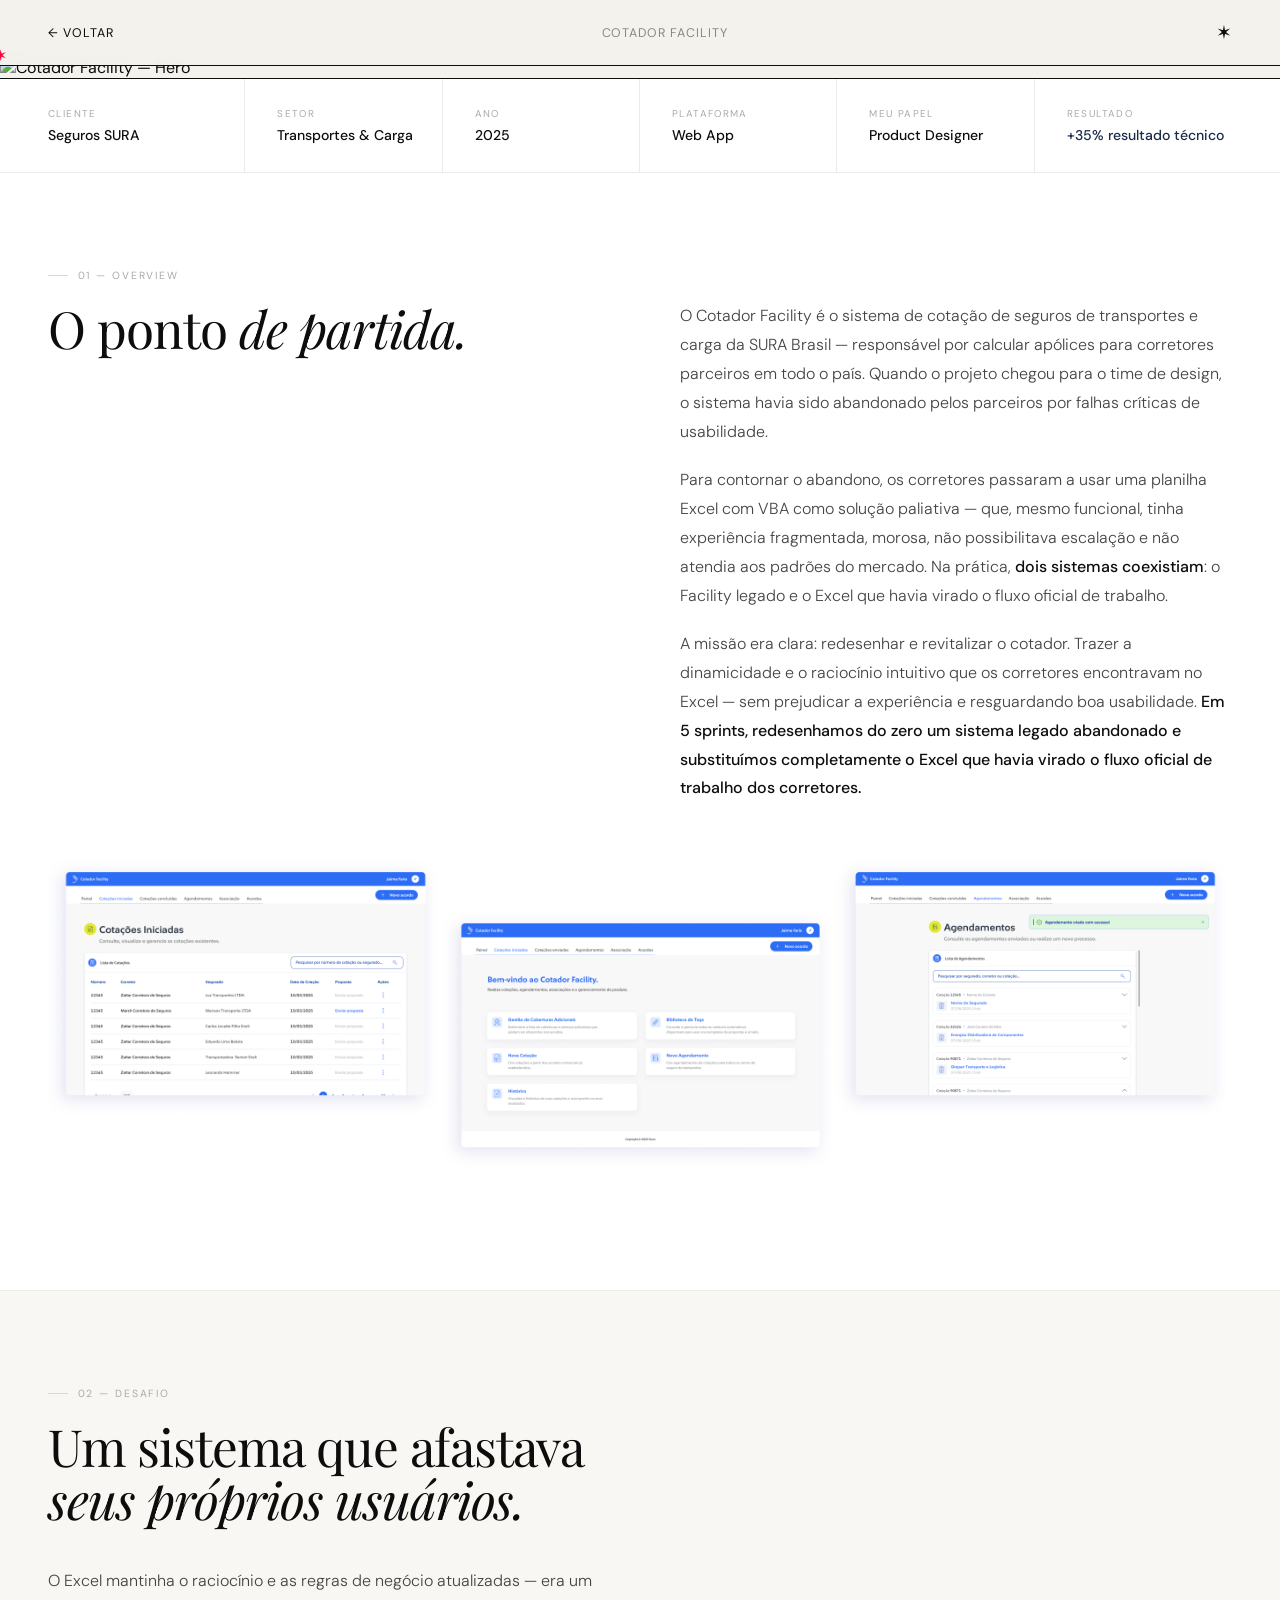
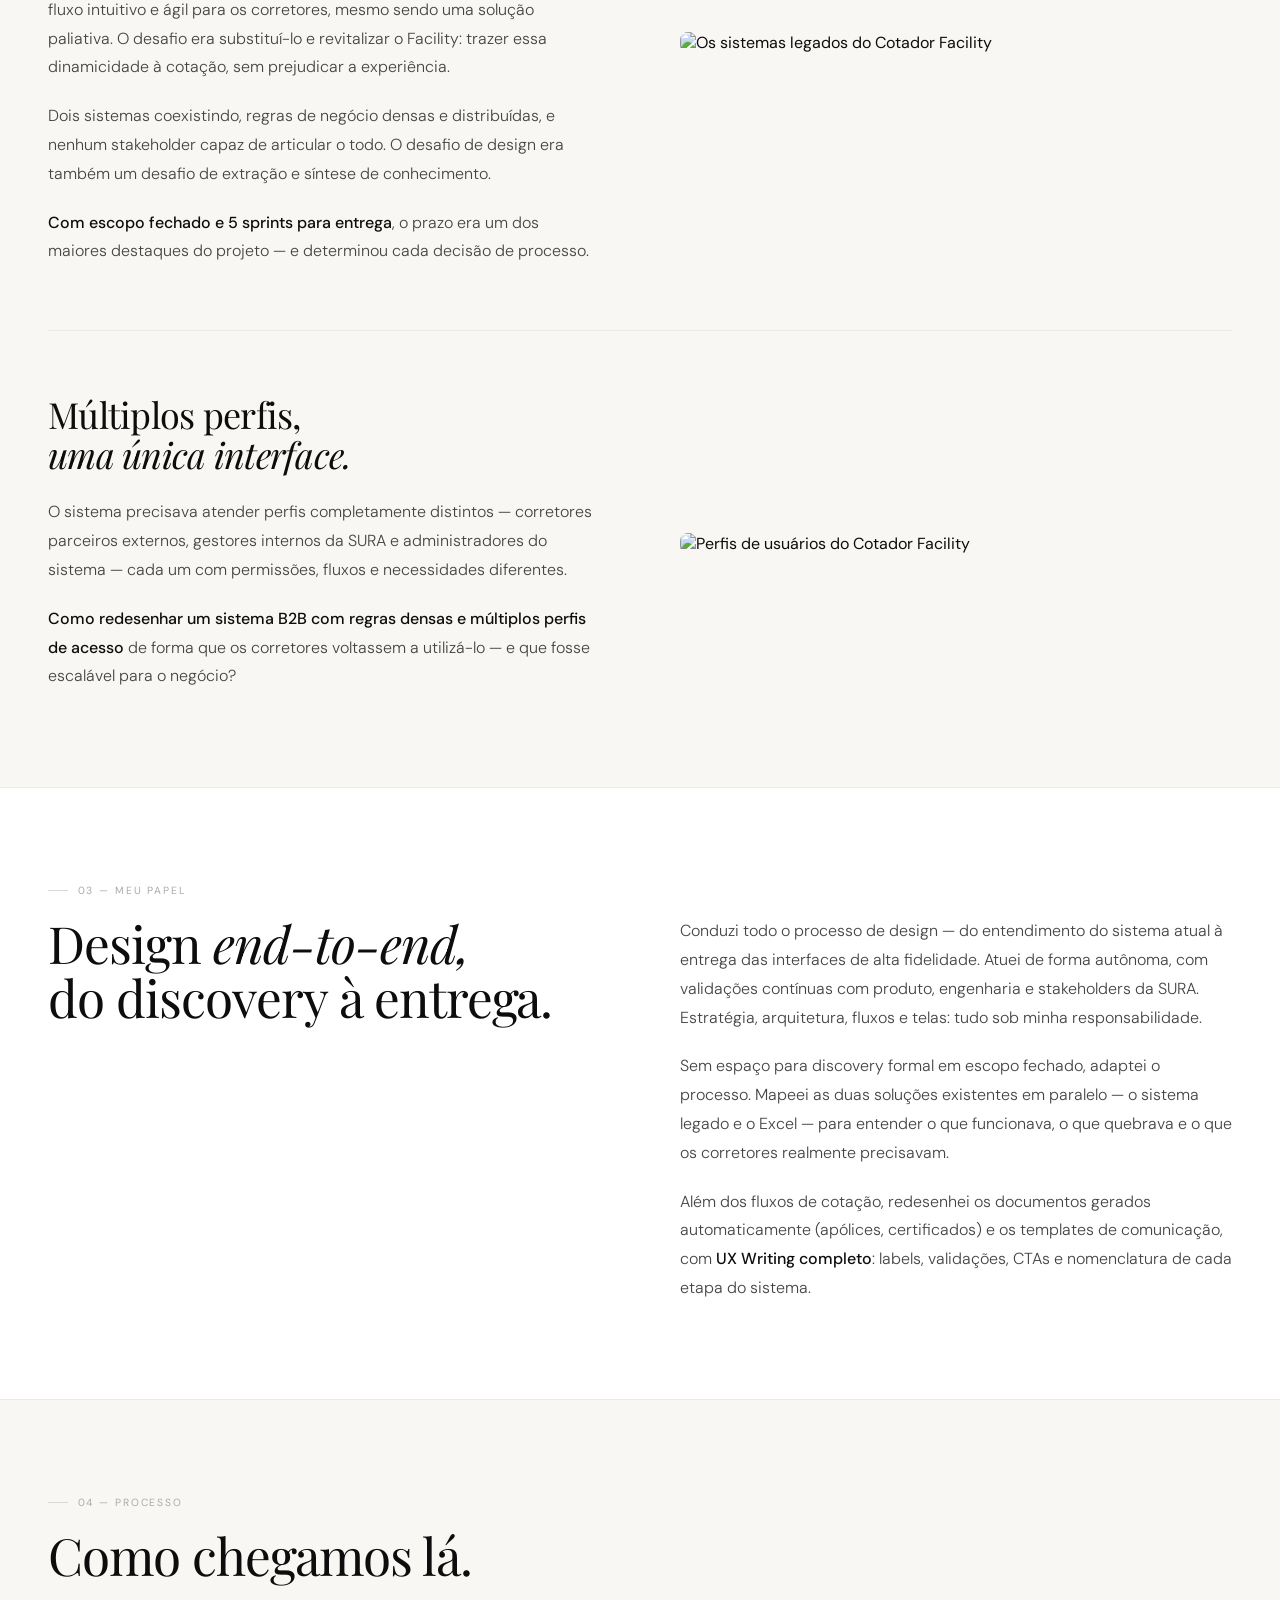
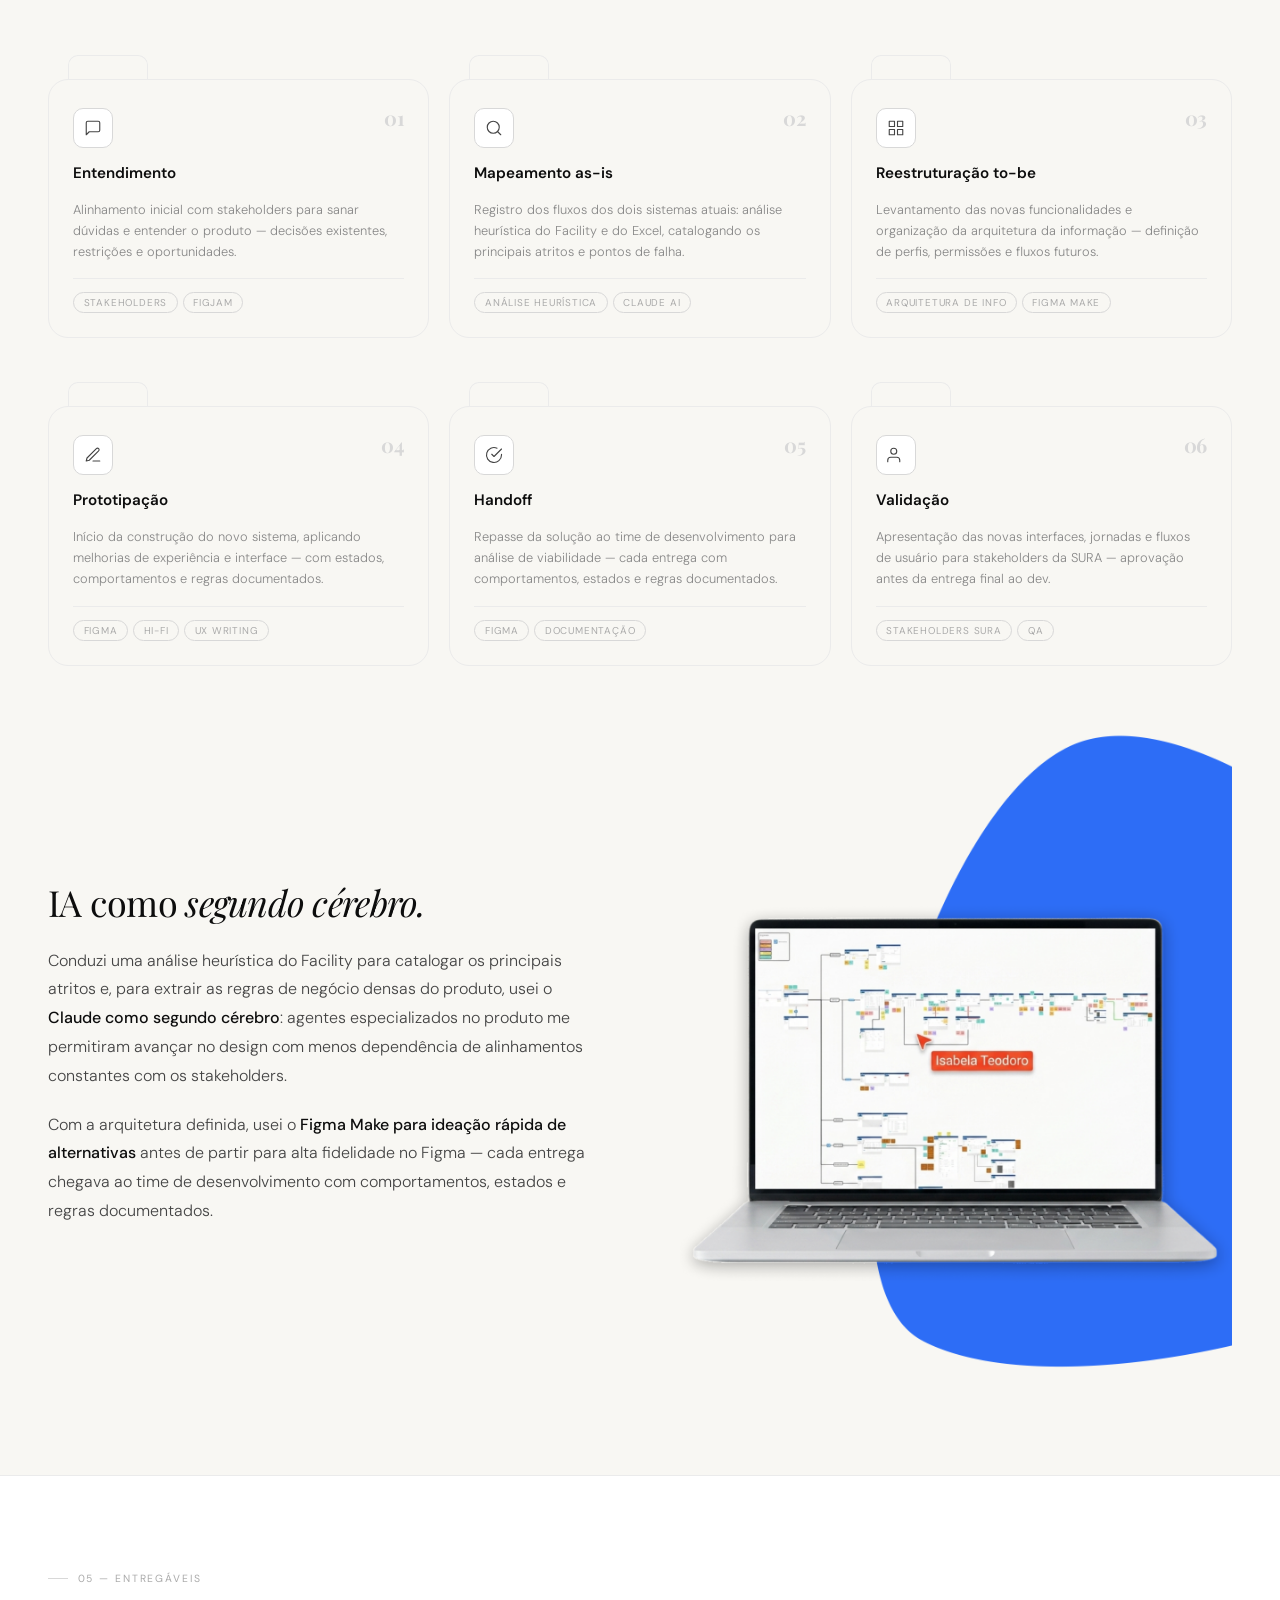
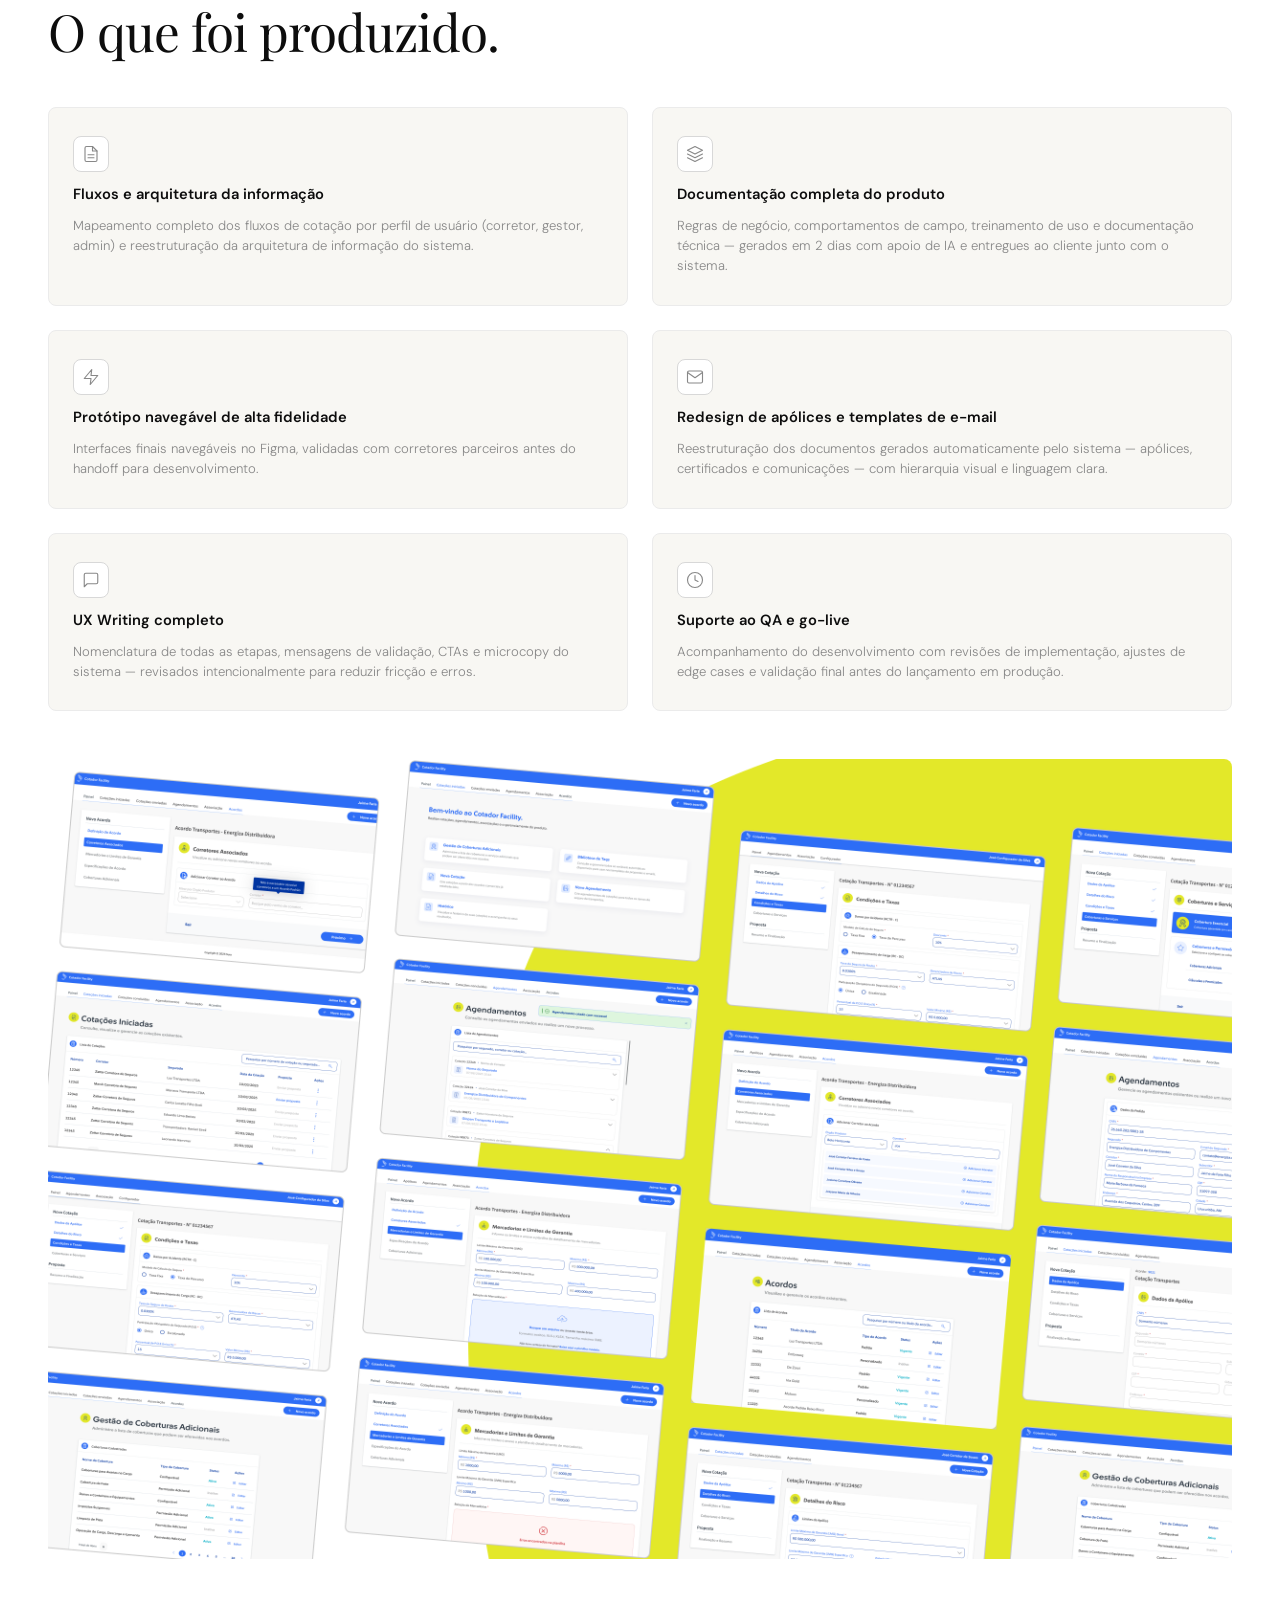
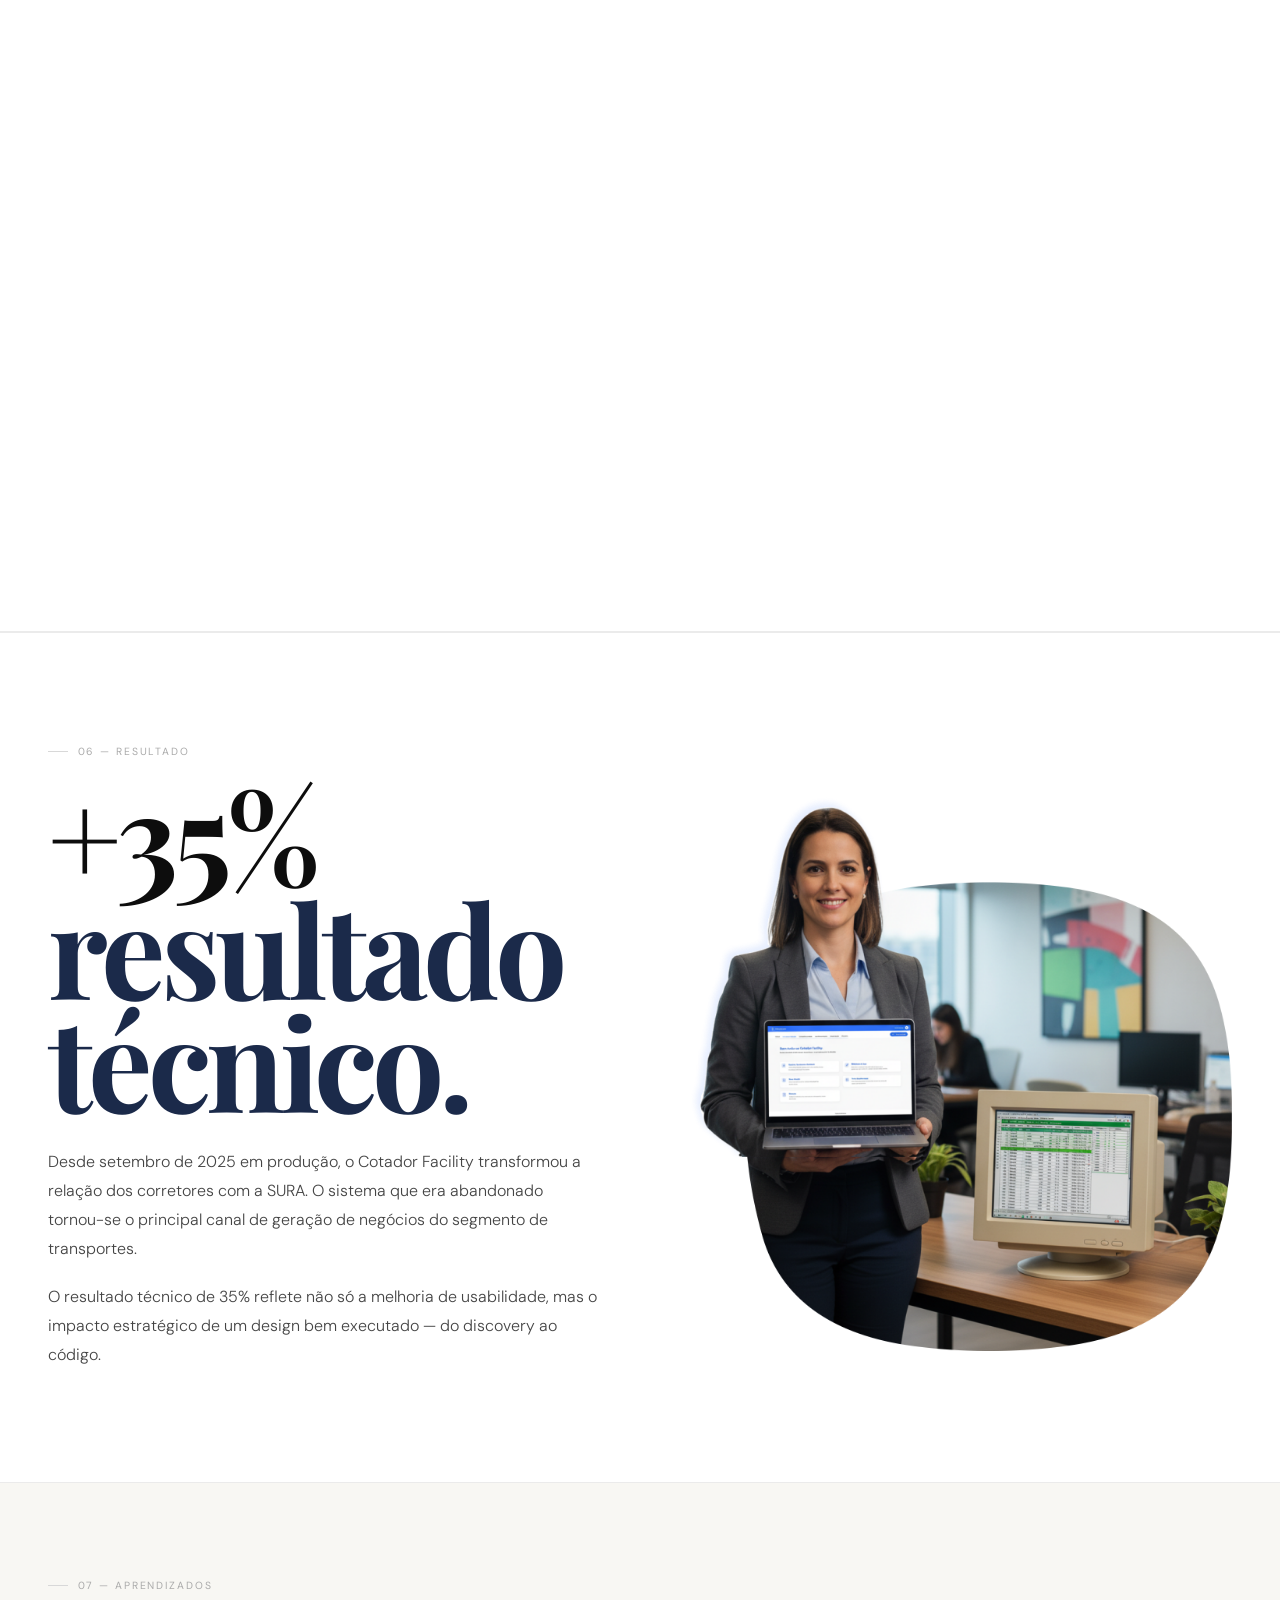
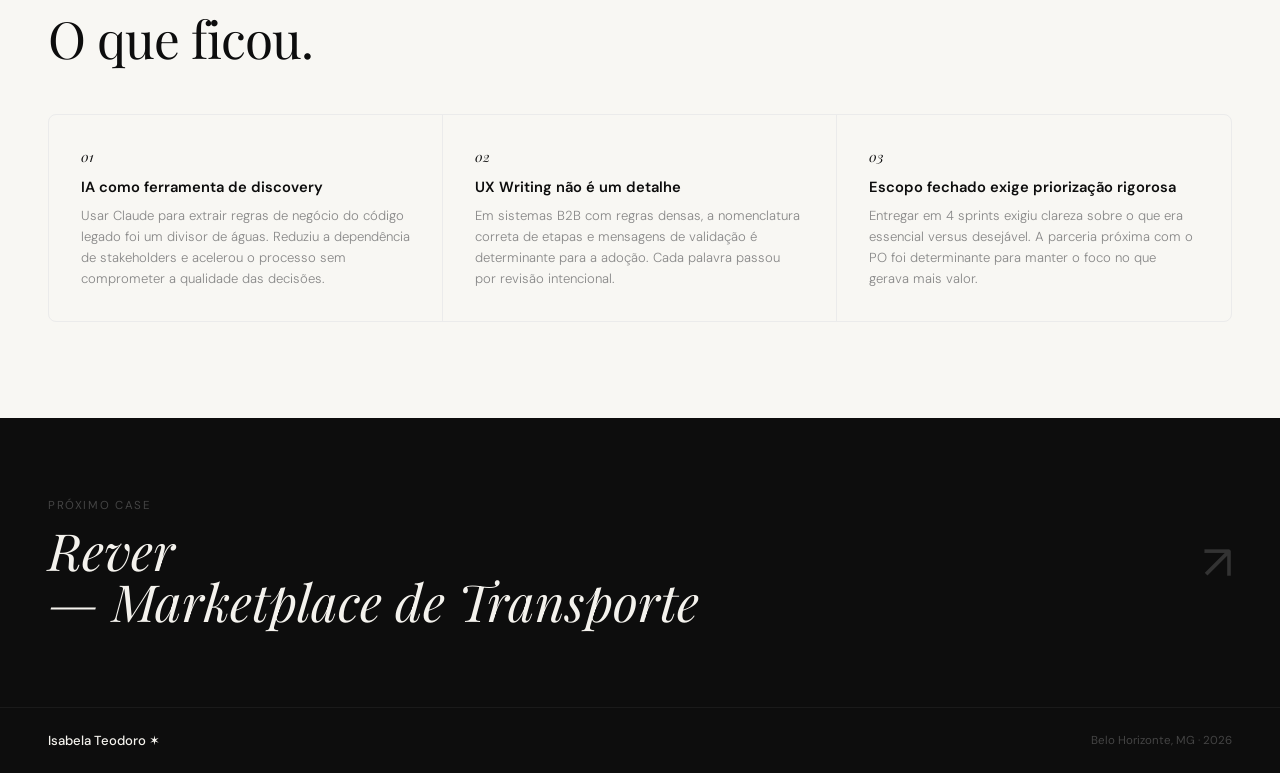
==== cases/cotador-facility.html @ b699eac0 "primeiro commit" ====
<!DOCTYPE html>
<html lang="pt-BR">
<head>
<meta charset="UTF-8">
<meta name="viewport" content="width=device-width,initial-scale=1.0">
<meta name="description" content="Cotador Facility — Seguros SURA. Redesign completo de sistema de cotação de seguro de transportes e carga. Case de portfólio de Isabela Teodoro.">
<title>Cotador Facility — Isabela Teodoro</title>
<link rel="icon" type="image/png" href="../assets/img/favicon.png">
<link href="https://fonts.googleapis.com/css2?family=Playfair+Display:ital,wght@0,400;0,700;0,900;1,400;1,700&family=DM+Sans:wght@300;400;500;600&display=swap" rel="stylesheet">
<style>
*,::after,::before{margin:0;padding:0;box-sizing:border-box}
:root{
  --black:#0D0D0D;
  --white:#F4F2ED;
  --pure-white:#FFFFFF;
  --gray-50:#F8F7F3;
  --gray-100:#EBEBEB;
  --gray-200:#D8D8D8;
  --gray-400:#AAAAAA;
  --gray-500:#888;
  --gray-700:#444;
  --red:#FA003F;
  --grad-from:#1B2A4A;
  --grad-to:#2C5FAA;
  --font-serif:'Playfair Display',Georgia,serif;
  --font-sans:'DM Sans',Arial,sans-serif;
}
html{scroll-behavior:smooth}
body{background:var(--white);color:var(--black);font-family:var(--font-sans);-webkit-font-smoothing:antialiased;overflow-x:hidden;cursor:none}

/* CURSOR */
.cursor{position:fixed;width:18px;height:18px;pointer-events:none;z-index:9999;transform:translate(-50%,-50%)}
.cursor::before{content:'✶';font-size:16px;color:var(--red);display:block;text-align:center;line-height:1}

/* NAV */
nav{position:fixed;top:0;left:0;right:0;z-index:100;display:flex;align-items:center;justify-content:space-between;padding:1.25rem 3rem;background:rgba(244,242,237,.95);backdrop-filter:blur(8px);border-bottom:1px solid var(--black)}
.nav-back{display:flex;align-items:center;gap:.6rem;font-family:var(--font-sans);font-size:.78rem;font-weight:400;letter-spacing:.08em;text-transform:uppercase;color:var(--black);text-decoration:none;cursor:none;transition:opacity .2s}
.nav-back:hover{opacity:.5}
.nav-case-title{font-family:var(--font-sans);font-size:.78rem;font-weight:400;letter-spacing:.08em;text-transform:uppercase;color:var(--gray-500)}
.nav-star{font-size:1.2rem;animation:starSpin 8s linear infinite;display:inline-block;color:var(--black)}
@keyframes starSpin{from{transform:rotate(0)}to{transform:rotate(360deg)}}

/* HERO */
.case-hero{min-height:auto;display:flex;flex-direction:column;justify-content:space-between;padding:6rem 3rem 3rem;background:linear-gradient(135deg,var(--grad-from) 0,var(--grad-to) 100%);position:relative;overflow:hidden}
.case-hero::before{content:'';position:absolute;inset:0;background:radial-gradient(ellipse at 30% 70%,rgba(255,255,255,.06) 0,transparent 55%),radial-gradient(ellipse at 80% 20%,rgba(0,0,0,.15) 0,transparent 50%);pointer-events:none}
.hero-topbar{display:flex;align-items:flex-start;justify-content:space-between;position:relative;z-index:2}
.hero-nicho{font-family:var(--font-sans);font-size:.88rem;font-weight:400;letter-spacing:.06em;color:rgba(255,255,255,.75)}
.hero-tipo{font-family:var(--font-sans);font-size:.88rem;font-weight:400;letter-spacing:.06em;color:rgba(255,255,255,.75)}
.hero-title-block{position:relative;z-index:2;flex:1;display:flex;align-items:center;padding:3rem 0}
.case-hero h1{font-family:var(--font-serif);font-size:clamp(4.5rem,10vw,9rem);font-weight:700;line-height:.9;letter-spacing:-.03em;color:var(--pure-white)}
.case-hero h1 em{font-style:italic;font-weight:400}
.hero-bottombar{display:flex;align-items:flex-end;justify-content:space-between;position:relative;z-index:2;gap:3rem}
.hero-sub{font-family:var(--font-sans);font-size:1rem;font-weight:300;color:rgba(255,255,255,.65);max-width:500px;line-height:1.65}
.hero-tags{display:flex;flex-wrap:wrap;gap:.5rem;justify-content:flex-end;flex-shrink:0;max-width:360px}
.hero-tag{font-family:var(--font-sans);font-size:.72rem;font-weight:400;letter-spacing:.08em;text-transform:uppercase;color:rgba(255,255,255,.8);border:1px solid rgba(255,255,255,.35);padding:.35rem 1rem;border-radius:999px;backdrop-filter:blur(4px)}

/* META BAR */
.meta-bar{background:var(--pure-white);border-bottom:1px solid var(--gray-100);padding:0 3rem;display:grid;grid-template-columns:repeat(6,1fr)}
.meta-item{padding:1.75rem 0;border-right:1px solid var(--gray-100)}
.meta-item:last-child{border-right:none}
.meta-item:not(:first-child){padding-left:2rem}
.meta-label{font-family:var(--font-sans);font-size:.62rem;letter-spacing:.14em;text-transform:uppercase;color:var(--gray-400);margin-bottom:.4rem}
.meta-value{font-family:var(--font-sans);font-size:.88rem;font-weight:500;color:var(--black)}
.meta-value.accent{color:var(--grad-from)}

/* SECTIONS */
.case-section{padding:6rem 3rem;background:var(--pure-white)}
.case-section.off{background:var(--gray-50)}
.section-label{font-family:var(--font-sans);font-size:.65rem;letter-spacing:.18em;text-transform:uppercase;color:var(--gray-400);margin-bottom:1.25rem;display:flex;align-items:center;gap:.6rem}
.section-label::before{content:'';display:block;width:20px;height:1px;background:var(--gray-200)}
.section-title{font-family:var(--font-serif);font-size:clamp(2rem,4vw,3.25rem);font-weight:400;line-height:1.05;letter-spacing:-.02em;color:var(--black);margin-bottom:2.5rem}
.section-title em{font-style:italic}
.body-text{font-family:var(--font-sans);font-size:1rem;font-weight:300;line-height:1.8;color:var(--gray-700)}
.body-text strong{font-weight:500;color:var(--black)}
.body-text p+p{margin-top:1.25rem}

/* LAYOUTS */
.two-col{display:grid;grid-template-columns:1fr 1fr;gap:5rem;align-items:start}
.role-cols{display:grid;grid-template-columns:1fr 1fr;gap:5rem;align-items:start}

/* Imagem inline (texto esquerda + imagem direita) */
.col-img{width:100%;border-radius:8px;display:block}
.subsection+.subsection{margin-top:4rem;padding-top:4rem;border-top:1px solid var(--gray-100)}
.subsection-title{font-family:var(--font-serif);font-size:clamp(1.5rem,3vw,2.25rem);font-weight:400;line-height:1.1;letter-spacing:-.02em;color:var(--black);margin-bottom:1.5rem}
.subsection-title em{font-style:italic}

/* PROCESS CARDS */
.process-grid{display:grid;grid-template-columns:repeat(3,1fr);gap:1.25rem;margin-top:3rem}
.process-card-wrap{padding-top:24px;display:flex;flex-direction:column}
.pc-aba{height:24px;width:80px;margin-left:20px;background:var(--gray-50);border:1px solid var(--gray-100);border-bottom:none;border-radius:10px 10px 0 0;flex-shrink:0;transition:background .25s}
.process-card{background:var(--gray-50);border:1px solid var(--gray-100);border-radius:20px;padding:0;overflow:hidden;display:flex;flex-direction:column;cursor:none;flex:1;position:relative;transition:box-shadow .3s,transform .25s,background .25s}
.process-card-wrap:hover .pc-aba{background:var(--pure-white);border-color:var(--gray-200)}
.process-card-wrap:hover .process-card{background:var(--pure-white);box-shadow:0 12px 40px rgba(0,0,0,.09);transform:translateY(-3px)}
.pc-body{padding:1.75rem 1.5rem 1.5rem;display:flex;flex-direction:column;gap:1rem;flex:1;border-radius:20px}
.pc-top{display:flex;align-items:flex-start;justify-content:space-between}
.pc-icon-wrap{width:40px;height:40px;border:1px solid var(--gray-200);border-radius:10px;display:flex;align-items:center;justify-content:center;background:var(--pure-white);flex-shrink:0;transition:border-color .25s,box-shadow .25s}
.process-card-wrap:hover .pc-icon-wrap{border-color:var(--gray-400);box-shadow:0 2px 8px rgba(0,0,0,.06)}
.pc-icon svg{width:18px;height:18px;stroke:var(--gray-700);stroke-width:1.5;fill:none;stroke-linecap:round;stroke-linejoin:round;transition:stroke .25s}
.process-card-wrap:hover .pc-icon svg{stroke:var(--black)}
.pc-num{font-family:var(--font-serif);font-size:1.25rem;font-weight:700;color:var(--gray-200);line-height:1;transition:color .25s;letter-spacing:-.02em}
.process-card-wrap:hover .pc-num{color:var(--gray-300)}
.pc-title{font-family:var(--font-sans);font-size:.95rem;font-weight:600;color:var(--black);line-height:1.25}
.pc-desc{font-family:var(--font-sans);font-size:.8rem;font-weight:300;color:var(--gray-500);line-height:1.65;flex:1}
.pc-tools{display:flex;flex-wrap:wrap;gap:.3rem;padding-top:.85rem;margin-top:auto;border-top:1px solid var(--gray-100)}
.pc-tool{font-family:var(--font-sans);font-size:.62rem;letter-spacing:.08em;text-transform:uppercase;color:var(--gray-400);border:1px solid var(--gray-200);padding:.18rem .6rem;border-radius:999px;transition:border-color .2s,color .2s}
.process-card-wrap:hover .pc-tool{border-color:var(--gray-300);color:var(--gray-500)}

/* DELIVERABLES */
.deliverables-grid{display:grid;grid-template-columns:1fr 1fr;gap:1.5rem;margin-top:3rem}
.deliverable-item{background:var(--gray-50);border:1px solid var(--gray-100);border-radius:8px;padding:1.75rem 1.5rem;display:flex;flex-direction:column;gap:.75rem}
.del-icon-wrap{width:36px;height:36px;border:1px solid var(--gray-200);border-radius:8px;background:var(--pure-white);display:flex;align-items:center;justify-content:center}
.del-icon-wrap svg{width:18px;height:18px;stroke:var(--gray-500);stroke-width:1.5;fill:none;stroke-linecap:round;stroke-linejoin:round}
.del-title{font-family:var(--font-sans);font-size:.92rem;font-weight:600;color:var(--black)}
.del-desc{font-family:var(--font-sans);font-size:.82rem;font-weight:300;color:var(--gray-500);line-height:1.55}

/* IMAGE PLACEHOLDERS */
.img-placeholder{width:100%;border-radius:6px;overflow:hidden;background:var(--gray-50);border:1px solid var(--gray-100);position:relative;display:flex;align-items:center;justify-content:center;flex-direction:column;gap:.5rem}
.img-placeholder.tall{aspect-ratio:16/8}
.img-placeholder.medium{aspect-ratio:16/6}
.ph-note{font-family:var(--font-sans);font-size:.65rem;letter-spacing:.12em;text-transform:uppercase;color:var(--gray-300);text-align:center;padding:0 2rem}
.real-img-wrap{margin-top:3rem}

/* RESULT */
.result-section{padding:7rem 3rem;background:var(--pure-white);border-top:1px solid var(--gray-100)}
.result-big{font-family:var(--font-serif);font-size:clamp(4rem,10vw,9rem);font-weight:700;line-height:.88;letter-spacing:-.04em;color:var(--black);margin-bottom:1rem}
.result-accent{color:var(--grad-from)}
.result-col{display:grid;grid-template-columns:1fr 1fr;gap:5rem;align-items:center}

/* LEARNINGS */
.learning-grid{display:grid;grid-template-columns:1fr 1fr 1fr;gap:0;margin-top:3rem;border:1px solid var(--gray-100);border-radius:8px;overflow:hidden}
.learning-item{padding:2rem;border-right:1px solid var(--gray-100)}
.learning-item:last-child{border-right:none}
.learning-num{font-family:var(--font-serif);font-size:.85rem;font-style:italic;color:var(--gray-300);margin-bottom:.75rem}
.learning-title{font-family:var(--font-sans);font-size:.92rem;font-weight:600;color:var(--black);margin-bottom:.5rem}
.learning-text{font-family:var(--font-sans);font-size:.82rem;font-weight:300;color:var(--gray-500);line-height:1.6}

/* NEXT CASE */
.next-case{background:var(--black);padding:5rem 3rem;display:flex;align-items:center;justify-content:space-between;cursor:none;text-decoration:none;transition:opacity .2s}
.next-case:hover{opacity:.8}
.next-label{font-family:var(--font-sans);font-size:.72rem;letter-spacing:.14em;text-transform:uppercase;color:#444;margin-bottom:.75rem}
.next-title{font-family:var(--font-serif);font-size:clamp(2rem,4vw,3.5rem);font-weight:400;font-style:italic;color:var(--white);line-height:1}
.next-arrow{font-size:3rem;color:#333;transition:transform .2s,color .2s}
.next-case:hover .next-arrow{transform:translate(8px,-8px);color:var(--red)}

/* FOOTER */
footer{background:var(--black);padding:1.5rem 3rem;display:flex;justify-content:space-between;align-items:center;border-top:1px solid #1a1a1a}
.f-name{font-family:var(--font-sans);font-size:.82rem;font-weight:500;color:var(--white)}
.f-copy{font-family:var(--font-sans);font-size:.72rem;color:#444}

/* DIVIDER */
.divider{border:none;border-top:1px solid var(--gray-100);margin:0}

/* REVEAL */
.reveal{opacity:0;transform:translateY(16px);transition:opacity .6s ease,transform .6s ease}
.reveal.vis{opacity:1;transform:none}
.d1{transition-delay:.08s}
.d2{transition-delay:.16s}
.d3{transition-delay:.24s}
.d4{transition-delay:.32s}
.d5{transition-delay:.4s}
.d6{transition-delay:.48s}

@media(max-width:960px){
  nav{padding:1.25rem 1.5rem}
  .case-hero{padding:5rem 1.5rem 2.5rem}
  .meta-bar{grid-template-columns:repeat(3,1fr);padding:0 1.5rem}
  .case-section{padding:4rem 1.5rem}
  .role-cols,.two-col{grid-template-columns:1fr;gap:2.5rem}
  .process-grid{grid-template-columns:1fr 1fr}
  .deliverables-grid{grid-template-columns:1fr}
  .learning-grid{grid-template-columns:1fr}
  .learning-item{border-right:none;border-bottom:1px solid var(--gray-100)}
  .result-col{grid-template-columns:1fr}
  .next-case{padding:3rem 1.5rem;flex-direction:column;align-items:flex-start;gap:2rem}
  footer{padding:1.5rem;flex-direction:column;gap:.5rem}
}
</style>
</head>
<body>

<div class="cursor" id="cursor"></div>

<!-- NAV -->
<nav>
  <a class="nav-back" href="../index.html">← Voltar</a>
  <span class="nav-case-title">Cotador Facility</span>
  <span class="nav-star">✶</span>
</nav>

<!-- HERO — imagem full-width -->
<div style="margin-top:57px;border-bottom:1px solid var(--black);overflow:hidden">
  <img
    src="../assets/cases/cotador-facility/hero.png"
    alt="Cotador Facility — Hero"
    style="width:100%;display:block;max-height:90vh;object-fit:cover;object-position:center center"
    loading="eager"
  >
</div>

<!-- META BAR -->
<div class="meta-bar">
  <div class="meta-item">
    <div class="meta-label">Cliente</div>
    <div class="meta-value">Seguros SURA</div>
  </div>
  <div class="meta-item">
    <div class="meta-label">Setor</div>
    <div class="meta-value">Transportes &amp; Carga</div>
  </div>
  <div class="meta-item">
    <div class="meta-label">Ano</div>
    <div class="meta-value">2025</div>
  </div>
  <div class="meta-item">
    <div class="meta-label">Plataforma</div>
    <div class="meta-value">Web App</div>
  </div>
  <div class="meta-item">
    <div class="meta-label">Meu papel</div>
    <div class="meta-value">Product Designer</div>
  </div>
  <div class="meta-item">
    <div class="meta-label">Resultado</div>
    <div class="meta-value accent">+35% resultado técnico</div>
  </div>
</div>

<!-- 01 — OVERVIEW -->
<section class="case-section reveal" id="overview">
  <div class="section-label">01 — Overview</div>
  <div class="role-cols">
    <div>
      <h2 class="section-title">O ponto <em>de partida.</em></h2>
    </div>
    <div class="body-text">
      <p>O Cotador Facility é o sistema de cotação de seguros de transportes e carga da SURA Brasil — responsável por calcular apólices para corretores parceiros em todo o país. Quando o projeto chegou para o time de design, o sistema havia sido abandonado pelos parceiros por falhas críticas de usabilidade.</p>
      <p>Para contornar o abandono, os corretores passaram a usar uma planilha Excel com VBA como solução paliativa — que, mesmo funcional, tinha experiência fragmentada, morosa, não possibilitava escalação e não atendia aos padrões do mercado. Na prática, <strong>dois sistemas coexistiam</strong>: o Facility legado e o Excel que havia virado o fluxo oficial de trabalho.</p>
      <p>A missão era clara: redesenhar e revitalizar o cotador. Trazer a dinamicidade e o raciocínio intuitivo que os corretores encontravam no Excel — sem prejudicar a experiência e resguardando boa usabilidade. <strong>Em 5 sprints, redesenhamos do zero um sistema legado abandonado e substituímos completamente o Excel que havia virado o fluxo oficial de trabalho dos corretores.</strong></p>
    </div>
  </div>
  <div class="real-img-wrap reveal d1">
    <img src="../assets/cases/cotador-facility/overview.png" alt="Visão geral do Cotador Facility" style="width:100%;border-radius:8px;display:block" loading="lazy">
  </div>
</section>

<hr class="divider">

<!-- 02 — DESAFIO -->
<section class="case-section off reveal">
  <div class="section-label">02 — Desafio</div>

  <!-- Subsection: os sistemas -->
  <div class="subsection">
    <div class="role-cols" style="align-items:center">
      <div>
        <h2 class="section-title">Um sistema que afastava<br><em>seus próprios usuários.</em></h2>
        <div class="body-text">
          <p>O Excel mantinha o raciocínio e as regras de negócio atualizadas — era um fluxo intuitivo e ágil para os corretores, mesmo sendo uma solução paliativa. O desafio era substituí-lo e revitalizar o Facility: trazer essa dinamicidade à cotação, sem prejudicar a experiência.</p>
          <p>Dois sistemas coexistindo, regras de negócio densas e distribuídas, e nenhum stakeholder capaz de articular o todo. O desafio de design era também um desafio de extração e síntese de conhecimento.</p>
          <p><strong>Com escopo fechado e 5 sprints para entrega</strong>, o prazo era um dos maiores destaques do projeto — e determinou cada decisão de processo.</p>
        </div>
      </div>
      <div>
        <img src="../assets/cases/cotador-facility/desafio-sistemas.png" alt="Os sistemas legados do Cotador Facility" class="col-img" loading="lazy">
      </div>
    </div>
  </div>

  <!-- Subsection: os perfis de usuários -->
  <div class="subsection">
    <div class="role-cols" style="align-items:center">
      <div>
        <h2 class="subsection-title">Múltiplos perfis,<br><em>uma única interface.</em></h2>
        <div class="body-text">
          <p>O sistema precisava atender perfis completamente distintos — corretores parceiros externos, gestores internos da SURA e administradores do sistema — cada um com permissões, fluxos e necessidades diferentes.</p>
          <p><strong>Como redesenhar um sistema B2B com regras densas e múltiplos perfis de acesso</strong> de forma que os corretores voltassem a utilizá-lo — e que fosse escalável para o negócio?</p>
        </div>
      </div>
      <div>
        <img src="../assets/cases/cotador-facility/desafio-perfis.png" alt="Perfis de usuários do Cotador Facility" class="col-img" loading="lazy">
      </div>
    </div>
  </div>

</section>

<hr class="divider">

<!-- 03 — MEU PAPEL -->
<section class="case-section reveal">
  <div class="section-label">03 — Meu papel</div>
  <div class="role-cols">
    <div>
      <h2 class="section-title">Design <em>end-to-end,</em><br>do discovery à entrega.</h2>
    </div>
    <div class="body-text">
      <p>Conduzi todo o processo de design — do entendimento do sistema atual à entrega das interfaces de alta fidelidade. Atuei de forma autônoma, com validações contínuas com produto, engenharia e stakeholders da SURA. Estratégia, arquitetura, fluxos e telas: tudo sob minha responsabilidade.</p>
      <p>Sem espaço para discovery formal em escopo fechado, adaptei o processo. Mapeei as duas soluções existentes em paralelo — o sistema legado e o Excel — para entender o que funcionava, o que quebrava e o que os corretores realmente precisavam.</p>
      <p>Além dos fluxos de cotação, redesenhei os documentos gerados automaticamente (apólices, certificados) e os templates de comunicação, com <strong>UX Writing completo</strong>: labels, validações, CTAs e nomenclatura de cada etapa do sistema.</p>
    </div>
  </div>
</section>

<hr class="divider">

<!-- 04 — PROCESSO -->
<section class="case-section off reveal">
  <div class="section-label">04 — Processo</div>
  <h2 class="section-title">Como chegamos lá.</h2>
  <div class="process-grid">

    <div class="process-card-wrap reveal d1">
      <div class="pc-aba"></div>
      <div class="process-card">
        <div class="pc-body">
          <div class="pc-top">
            <div class="pc-icon-wrap pc-icon">
              <svg viewBox="0 0 24 24"><path d="M21 15a2 2 0 0 1-2 2H7l-4 4V5a2 2 0 0 1 2-2h14a2 2 0 0 1 2 2z"/></svg>
            </div>
            <span class="pc-num">01</span>
          </div>
          <div class="pc-title">Entendimento</div>
          <div class="pc-desc">Alinhamento inicial com stakeholders para sanar dúvidas e entender o produto — decisões existentes, restrições e oportunidades.</div>
          <div class="pc-tools"><span class="pc-tool">Stakeholders</span><span class="pc-tool">FigJam</span></div>
        </div>
      </div>
    </div>

    <div class="process-card-wrap reveal d2">
      <div class="pc-aba"></div>
      <div class="process-card">
        <div class="pc-body">
          <div class="pc-top">
            <div class="pc-icon-wrap pc-icon">
              <svg viewBox="0 0 24 24"><circle cx="11" cy="11" r="8"/><path d="m21 21-4.35-4.35"/></svg>
            </div>
            <span class="pc-num">02</span>
          </div>
          <div class="pc-title">Mapeamento as-is</div>
          <div class="pc-desc">Registro dos fluxos dos dois sistemas atuais: análise heurística do Facility e do Excel, catalogando os principais atritos e pontos de falha.</div>
          <div class="pc-tools"><span class="pc-tool">Análise heurística</span><span class="pc-tool">Claude AI</span></div>
        </div>
      </div>
    </div>

    <div class="process-card-wrap reveal d3">
      <div class="pc-aba"></div>
      <div class="process-card">
        <div class="pc-body">
          <div class="pc-top">
            <div class="pc-icon-wrap pc-icon">
              <svg viewBox="0 0 24 24"><path d="M3 3h7v7H3z"/><path d="M14 3h7v7h-7z"/><path d="M14 14h7v7h-7z"/><path d="M3 14h7v7H3z"/></svg>
            </div>
            <span class="pc-num">03</span>
          </div>
          <div class="pc-title">Reestruturação to-be</div>
          <div class="pc-desc">Levantamento das novas funcionalidades e organização da arquitetura da informação — definição de perfis, permissões e fluxos futuros.</div>
          <div class="pc-tools"><span class="pc-tool">Arquitetura de Info</span><span class="pc-tool">Figma Make</span></div>
        </div>
      </div>
    </div>

    <div class="process-card-wrap reveal d4">
      <div class="pc-aba"></div>
      <div class="process-card">
        <div class="pc-body">
          <div class="pc-top">
            <div class="pc-icon-wrap pc-icon">
              <svg viewBox="0 0 24 24"><path d="M12 20h9"/><path d="M16.5 3.5a2.121 2.121 0 0 1 3 3L7 19l-4 1 1-4L16.5 3.5z"/></svg>
            </div>
            <span class="pc-num">04</span>
          </div>
          <div class="pc-title">Prototipação</div>
          <div class="pc-desc">Início da construção do novo sistema, aplicando melhorias de experiência e interface — com estados, comportamentos e regras documentados.</div>
          <div class="pc-tools"><span class="pc-tool">Figma</span><span class="pc-tool">Hi-fi</span><span class="pc-tool">UX Writing</span></div>
        </div>
      </div>
    </div>

    <div class="process-card-wrap reveal d5">
      <div class="pc-aba"></div>
      <div class="process-card">
        <div class="pc-body">
          <div class="pc-top">
            <div class="pc-icon-wrap pc-icon">
              <svg viewBox="0 0 24 24"><path d="M22 11.08V12a10 10 0 1 1-5.93-9.14"/><polyline points="22 4 12 14.01 9 11.01"/></svg>
            </div>
            <span class="pc-num">05</span>
          </div>
          <div class="pc-title">Handoff</div>
          <div class="pc-desc">Repasse da solução ao time de desenvolvimento para análise de viabilidade — cada entrega com comportamentos, estados e regras documentados.</div>
          <div class="pc-tools"><span class="pc-tool">Figma</span><span class="pc-tool">Documentação</span></div>
        </div>
      </div>
    </div>

    <div class="process-card-wrap reveal d6">
      <div class="pc-aba"></div>
      <div class="process-card">
        <div class="pc-body">
          <div class="pc-top">
            <div class="pc-icon-wrap pc-icon">
              <svg viewBox="0 0 24 24"><path d="M17 21v-2a4 4 0 0 0-4-4H5a4 4 0 0 0-4 4v2"/><circle cx="9" cy="7" r="4"/></svg>
            </div>
            <span class="pc-num">06</span>
          </div>
          <div class="pc-title">Validação</div>
          <div class="pc-desc">Apresentação das novas interfaces, jornadas e fluxos de usuário para stakeholders da SURA — aprovação antes da entrega final ao dev.</div>
          <div class="pc-tools"><span class="pc-tool">Stakeholders SURA</span><span class="pc-tool">QA</span></div>
        </div>
      </div>
    </div>

  </div>

  <!-- Imagem as-is: texto à esquerda + imagem à direita -->
  <div class="role-cols reveal d1" style="margin-top:4rem;align-items:center">
    <div>
      <h2 class="subsection-title">IA como <em>segundo cérebro.</em></h2>
      <div class="body-text">
        <p>Conduzi uma análise heurística do Facility para catalogar os principais atritos e, para extrair as regras de negócio densas do produto, usei o <strong>Claude como segundo cérebro</strong>: agentes especializados no produto me permitiram avançar no design com menos dependência de alinhamentos constantes com os stakeholders.</p>
        <p>Com a arquitetura definida, usei o <strong>Figma Make para ideação rápida de alternativas</strong> antes de partir para alta fidelidade no Figma — cada entrega chegava ao time de desenvolvimento com comportamentos, estados e regras documentados.</p>
      </div>
    </div>
    <div>
      <img src="../assets/cases/cotador-facility/processo-asis.png" alt="Mapeamento as-is dos dois sistemas" style="width:100%;border-radius:8px;display:block" loading="lazy">
    </div>
  </div>
</section>

<hr class="divider">

<!-- 05 — ENTREGÁVEIS -->
<section class="case-section reveal">
  <div class="section-label">05 — Entregáveis</div>
  <h2 class="section-title">O que foi produzido.</h2>
  <div class="deliverables-grid">

    <div class="deliverable-item">
      <div class="del-icon-wrap">
        <svg viewBox="0 0 24 24"><path d="M14 2H6a2 2 0 0 0-2 2v16a2 2 0 0 0 2 2h12a2 2 0 0 0 2-2V8z"/><polyline points="14,2 14,8 20,8"/><line x1="16" y1="13" x2="8" y2="13"/><line x1="16" y1="17" x2="8" y2="17"/></svg>
      </div>
      <div class="del-title">Fluxos e arquitetura da informação</div>
      <div class="del-desc">Mapeamento completo dos fluxos de cotação por perfil de usuário (corretor, gestor, admin) e reestruturação da arquitetura de informação do sistema.</div>
    </div>

    <div class="deliverable-item">
      <div class="del-icon-wrap">
        <svg viewBox="0 0 24 24"><path d="M12 2L2 7l10 5 10-5-10-5z"/><path d="M2 17l10 5 10-5"/><path d="M2 12l10 5 10-5"/></svg>
      </div>
      <div class="del-title">Documentação completa do produto</div>
      <div class="del-desc">Regras de negócio, comportamentos de campo, treinamento de uso e documentação técnica — gerados em 2 dias com apoio de IA e entregues ao cliente junto com o sistema.</div>
    </div>

    <div class="deliverable-item">
      <div class="del-icon-wrap">
        <svg viewBox="0 0 24 24"><polygon points="13,2 3,14 12,14 11,22 21,10 12,10"/></svg>
      </div>
      <div class="del-title">Protótipo navegável de alta fidelidade</div>
      <div class="del-desc">Interfaces finais navegáveis no Figma, validadas com corretores parceiros antes do handoff para desenvolvimento.</div>
    </div>

    <div class="deliverable-item">
      <div class="del-icon-wrap">
        <svg viewBox="0 0 24 24"><path d="M4 4h16c1.1 0 2 .9 2 2v12c0 1.1-.9 2-2 2H4c-1.1 0-2-.9-2-2V6c0-1.1.9-2 2-2z"/><polyline points="22,6 12,13 2,6"/></svg>
      </div>
      <div class="del-title">Redesign de apólices e templates de e-mail</div>
      <div class="del-desc">Reestruturação dos documentos gerados automaticamente pelo sistema — apólices, certificados e comunicações — com hierarquia visual e linguagem clara.</div>
    </div>

    <div class="deliverable-item">
      <div class="del-icon-wrap">
        <svg viewBox="0 0 24 24"><path d="M21 15a2 2 0 0 1-2 2H7l-4 4V5a2 2 0 0 1 2-2h14a2 2 0 0 1 2 2z"/></svg>
      </div>
      <div class="del-title">UX Writing completo</div>
      <div class="del-desc">Nomenclatura de todas as etapas, mensagens de validação, CTAs e microcopy do sistema — revisados intencionalmente para reduzir fricção e erros.</div>
    </div>

    <div class="deliverable-item">
      <div class="del-icon-wrap">
        <svg viewBox="0 0 24 24"><circle cx="12" cy="12" r="10"/><polyline points="12 6 12 12 16 14"/></svg>
      </div>
      <div class="del-title">Suporte ao QA e go-live</div>
      <div class="del-desc">Acompanhamento do desenvolvimento com revisões de implementação, ajustes de edge cases e validação final antes do lançamento em produção.</div>
    </div>

  </div>
  <!-- Todas as telas — full-width -->
  <div class="real-img-wrap reveal d1">
    <img src="../assets/cases/cotador-facility/entregaveis-telas.png" alt="Todas as telas do Cotador Facility" style="width:100%;border-radius:8px;display:block" loading="lazy">
  </div>

  <!-- Comunicações, documentos e copy — texto esquerda + imagem direita -->
  <div class="role-cols reveal d2" style="margin-top:4rem;padding-top:4rem;border-top:1px solid var(--gray-100);align-items:center">
    <div>
      <h2 class="subsection-title">Comunicações, documentos<br><em>e UX Writing.</em></h2>
      <div class="body-text">
        <p>Além das telas do sistema, o escopo incluiu o redesign completo dos documentos gerados automaticamente — apólices e certificados — e dos templates de e-mail transacional.</p>
        <p>Todo o UX Writing foi revisado intencionalmente: labels de formulário, mensagens de validação, CTAs, nomenclatura de etapas e microcopy de estados de erro — cada palavra pensada para reduzir fricção e aumentar a confiança do corretor no sistema.</p>
      </div>
    </div>
    <div>
      <img src="../assets/cases/cotador-facility/entregaveis-comunicacoes.png" alt="Comunicações, documentos e trabalho de copy" class="col-img" loading="lazy">
    </div>
  </div>
</section>

<hr class="divider">

<!-- 06 — RESULTADO -->
<section class="result-section reveal">
  <div class="section-label">06 — Resultado</div>
  <div class="result-col">
    <div>
      <div class="result-big">+35%<br><span class="result-accent">resultado técnico.</span></div>
      <div class="body-text" style="margin-top:2rem">
        <p>Desde setembro de 2025 em produção, o Cotador Facility transformou a relação dos corretores com a SURA. O sistema que era abandonado tornou-se o principal canal de geração de negócios do segmento de transportes.</p>
        <p>O resultado técnico de 35% reflete não só a melhoria de usabilidade, mas o impacto estratégico de um design bem executado — do discovery ao código.</p>
      </div>
    </div>
    <div>
      <img src="../assets/cases/cotador-facility/resultado.png" alt="Cotador Facility em produção" style="width:100%;display:block;border-radius:8px" loading="lazy">
    </div>
  </div>
</section>

<hr class="divider">

<!-- 07 — APRENDIZADOS -->
<section class="case-section off reveal">
  <div class="section-label">07 — Aprendizados</div>
  <h2 class="section-title">O que ficou.</h2>
  <div class="learning-grid">
    <div class="learning-item">
      <div class="learning-num">01</div>
      <div class="learning-title">IA como ferramenta de discovery</div>
      <div class="learning-text">Usar Claude para extrair regras de negócio do código legado foi um divisor de águas. Reduziu a dependência de stakeholders e acelerou o processo sem comprometer a qualidade das decisões.</div>
    </div>
    <div class="learning-item">
      <div class="learning-num">02</div>
      <div class="learning-title">UX Writing não é um detalhe</div>
      <div class="learning-text">Em sistemas B2B com regras densas, a nomenclatura correta de etapas e mensagens de validação é determinante para a adoção. Cada palavra passou por revisão intencional.</div>
    </div>
    <div class="learning-item">
      <div class="learning-num">03</div>
      <div class="learning-title">Escopo fechado exige priorização rigorosa</div>
      <div class="learning-text">Entregar em 4 sprints exigiu clareza sobre o que era essencial versus desejável. A parceria próxima com o PO foi determinante para manter o foco no que gerava mais valor.</div>
    </div>
  </div>
</section>

<!-- PRÓXIMO CASE -->
<a class="next-case" href="rever.html">
  <div>
    <div class="next-label">Próximo case</div>
    <div class="next-title">Rever<br>— Marketplace de Transporte</div>
  </div>
  <div class="next-arrow">↗</div>
</a>

<footer>
  <div class="f-name">Isabela Teodoro ✶</div>
  <div class="f-copy">Belo Horizonte, MG · 2026</div>
</footer>

<script>
const cur = document.getElementById('cursor');
document.addEventListener('mousemove', e => {
  cur.style.left = e.clientX + 'px';
  cur.style.top = e.clientY + 'px';
});
document.addEventListener('mouseleave', () => cur.style.opacity = '0');
document.addEventListener('mouseenter', () => cur.style.opacity = '1');

const obs = new IntersectionObserver(entries => {
  entries.forEach(e => { if (e.isIntersecting) e.target.classList.add('vis'); });
}, { threshold: 0.06 });
document.querySelectorAll('.reveal').forEach(el => obs.observe(el));
</script>
</body>
</html>
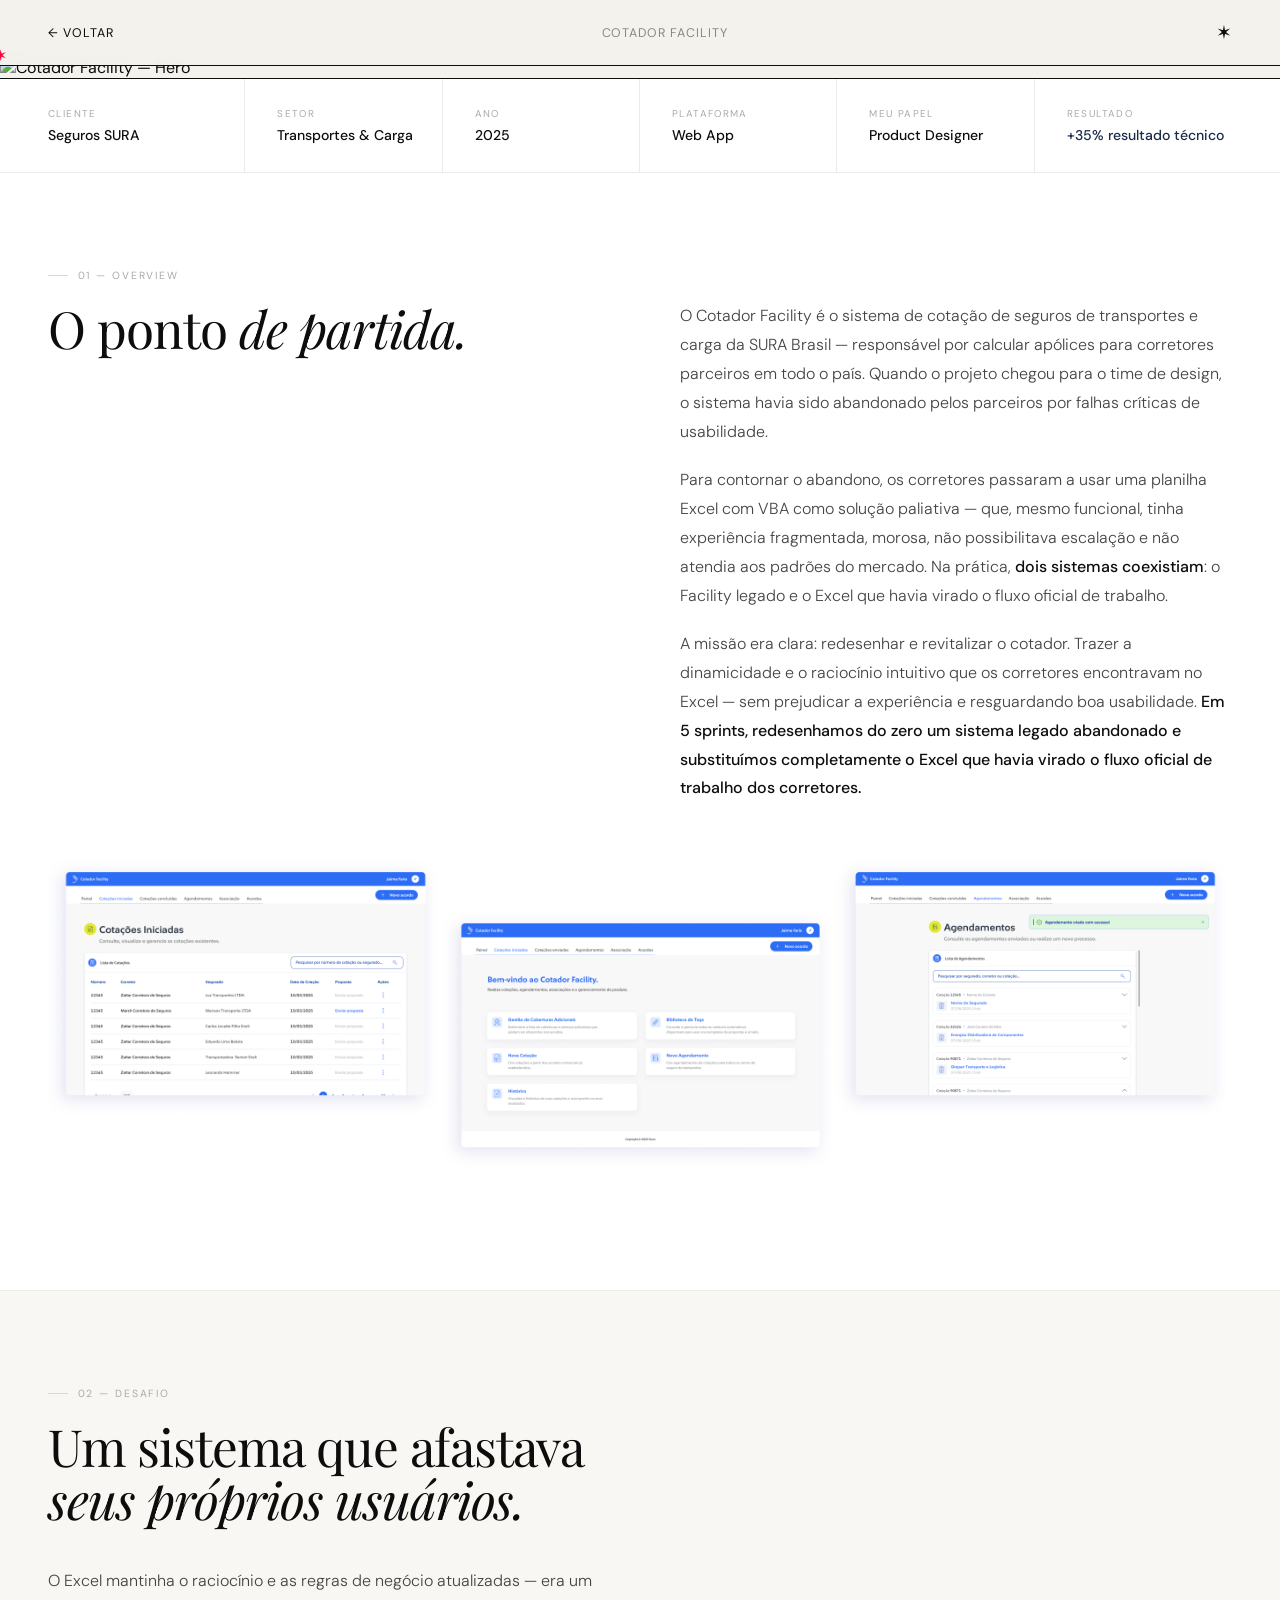
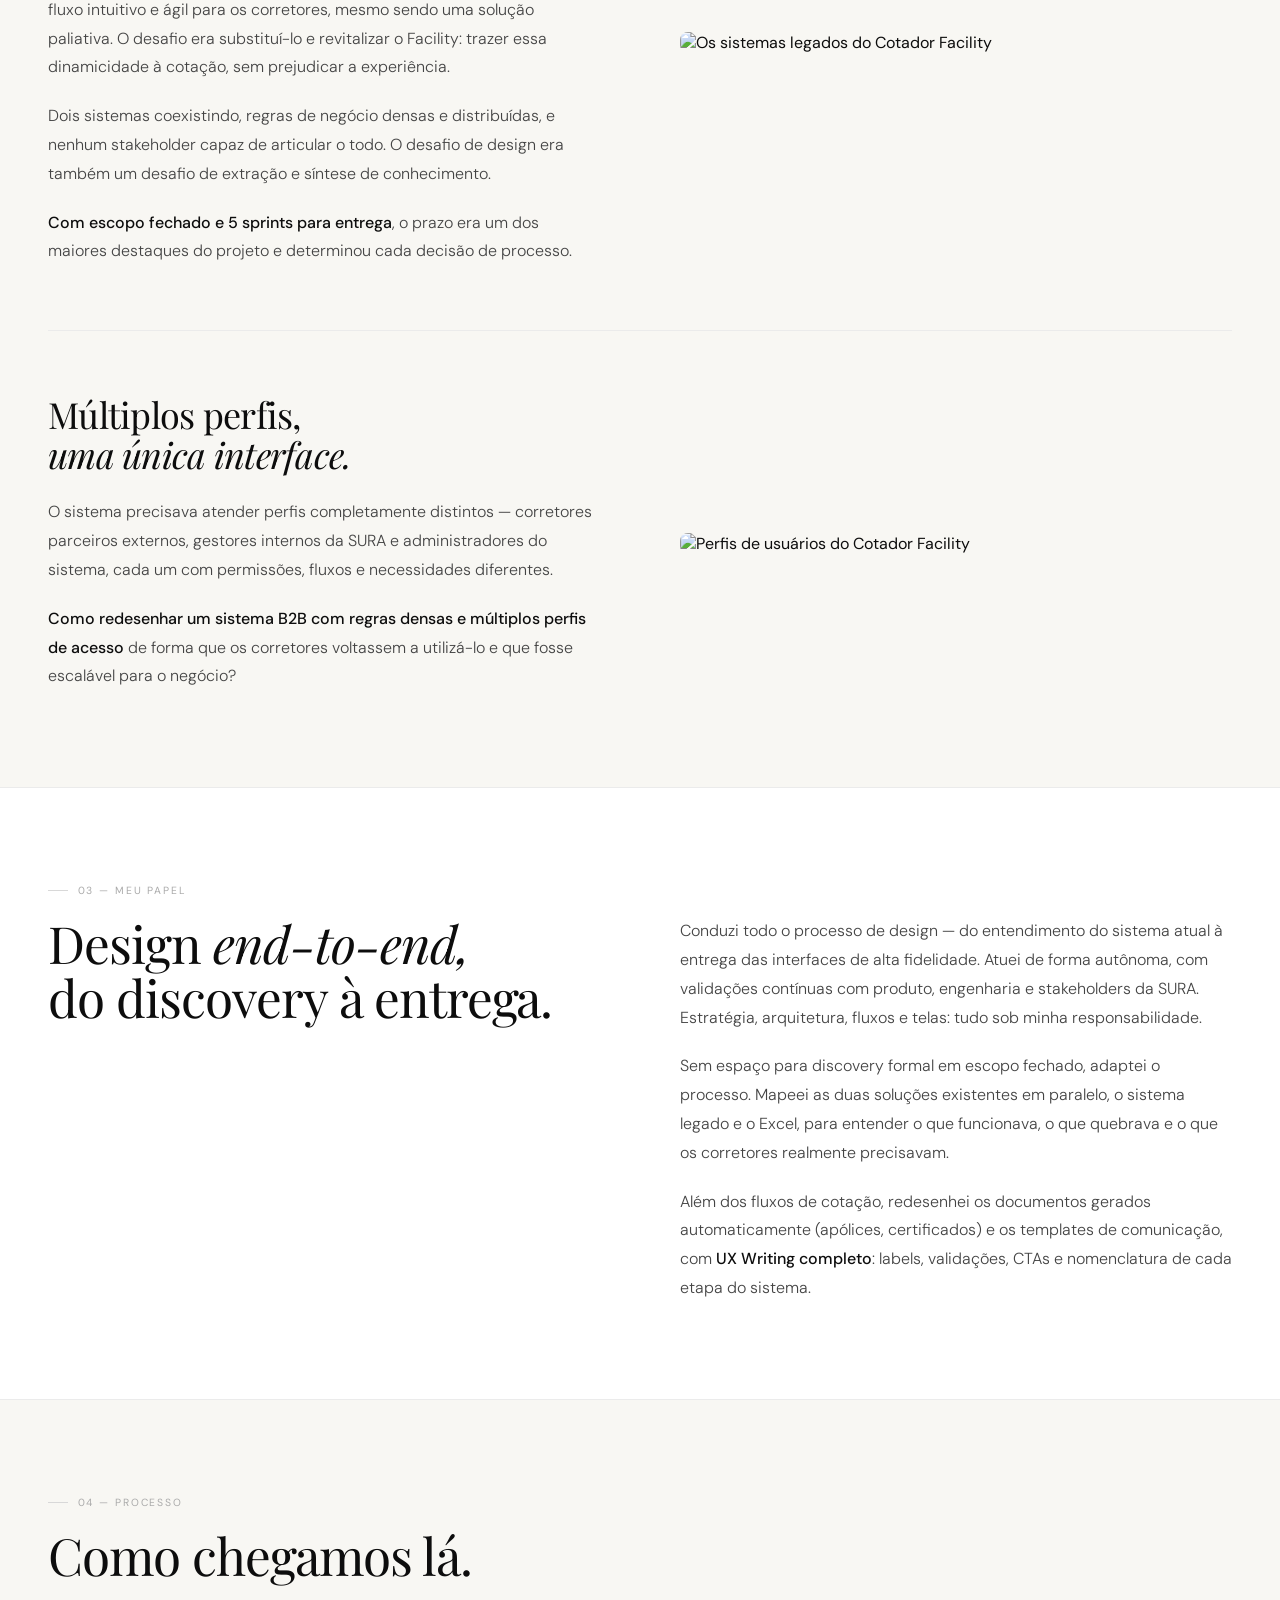
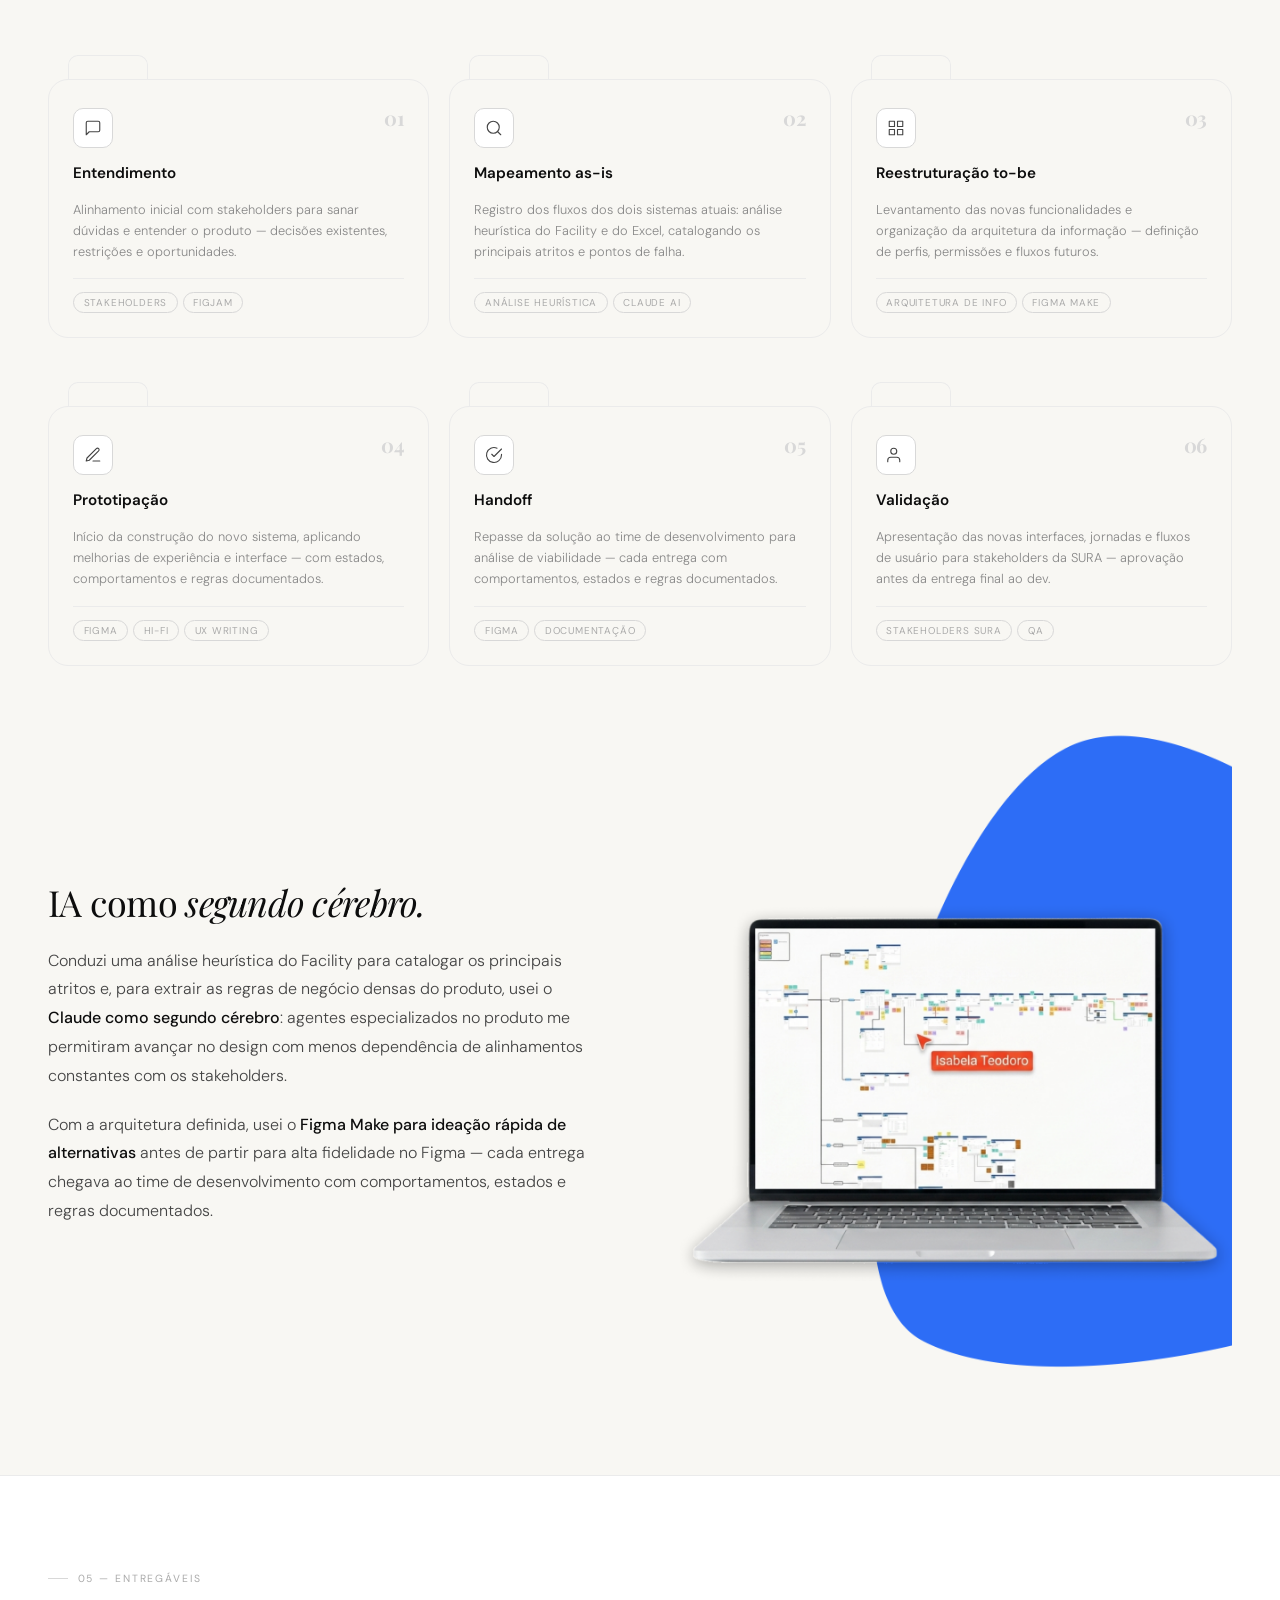
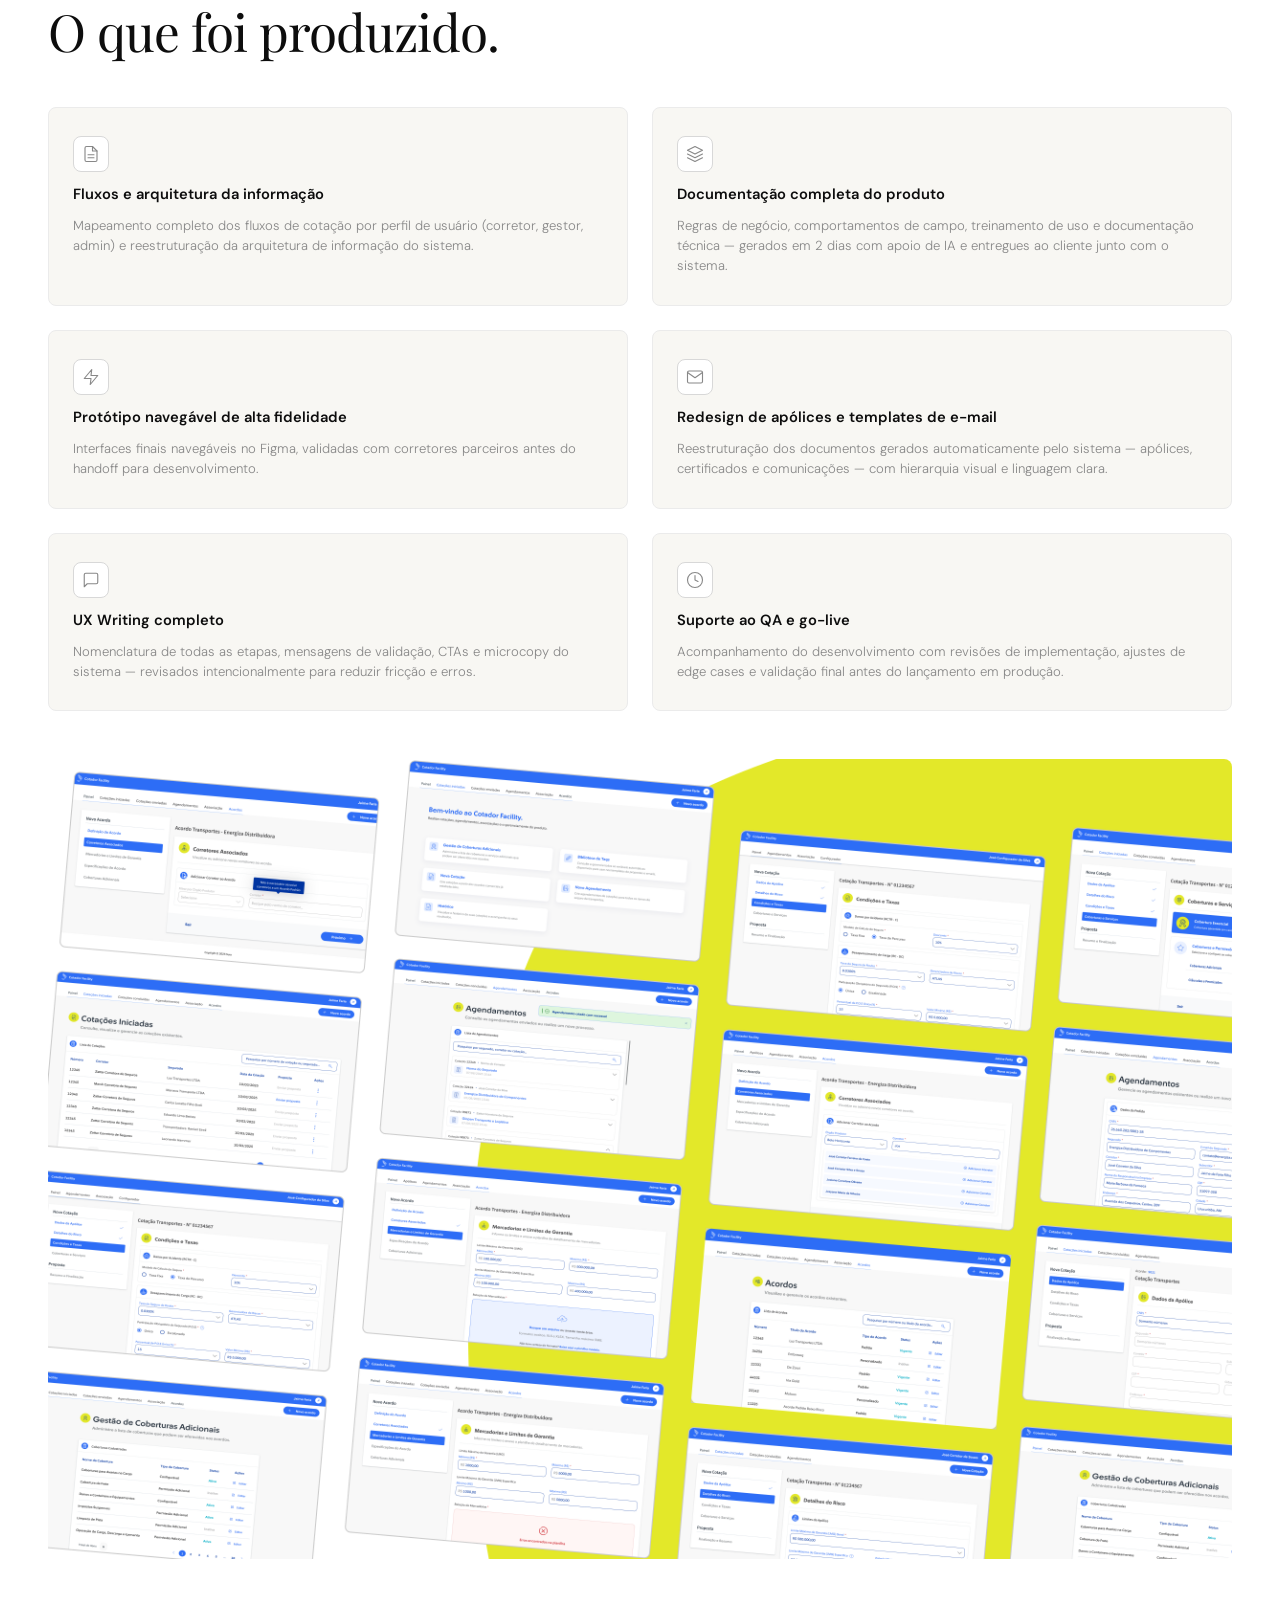
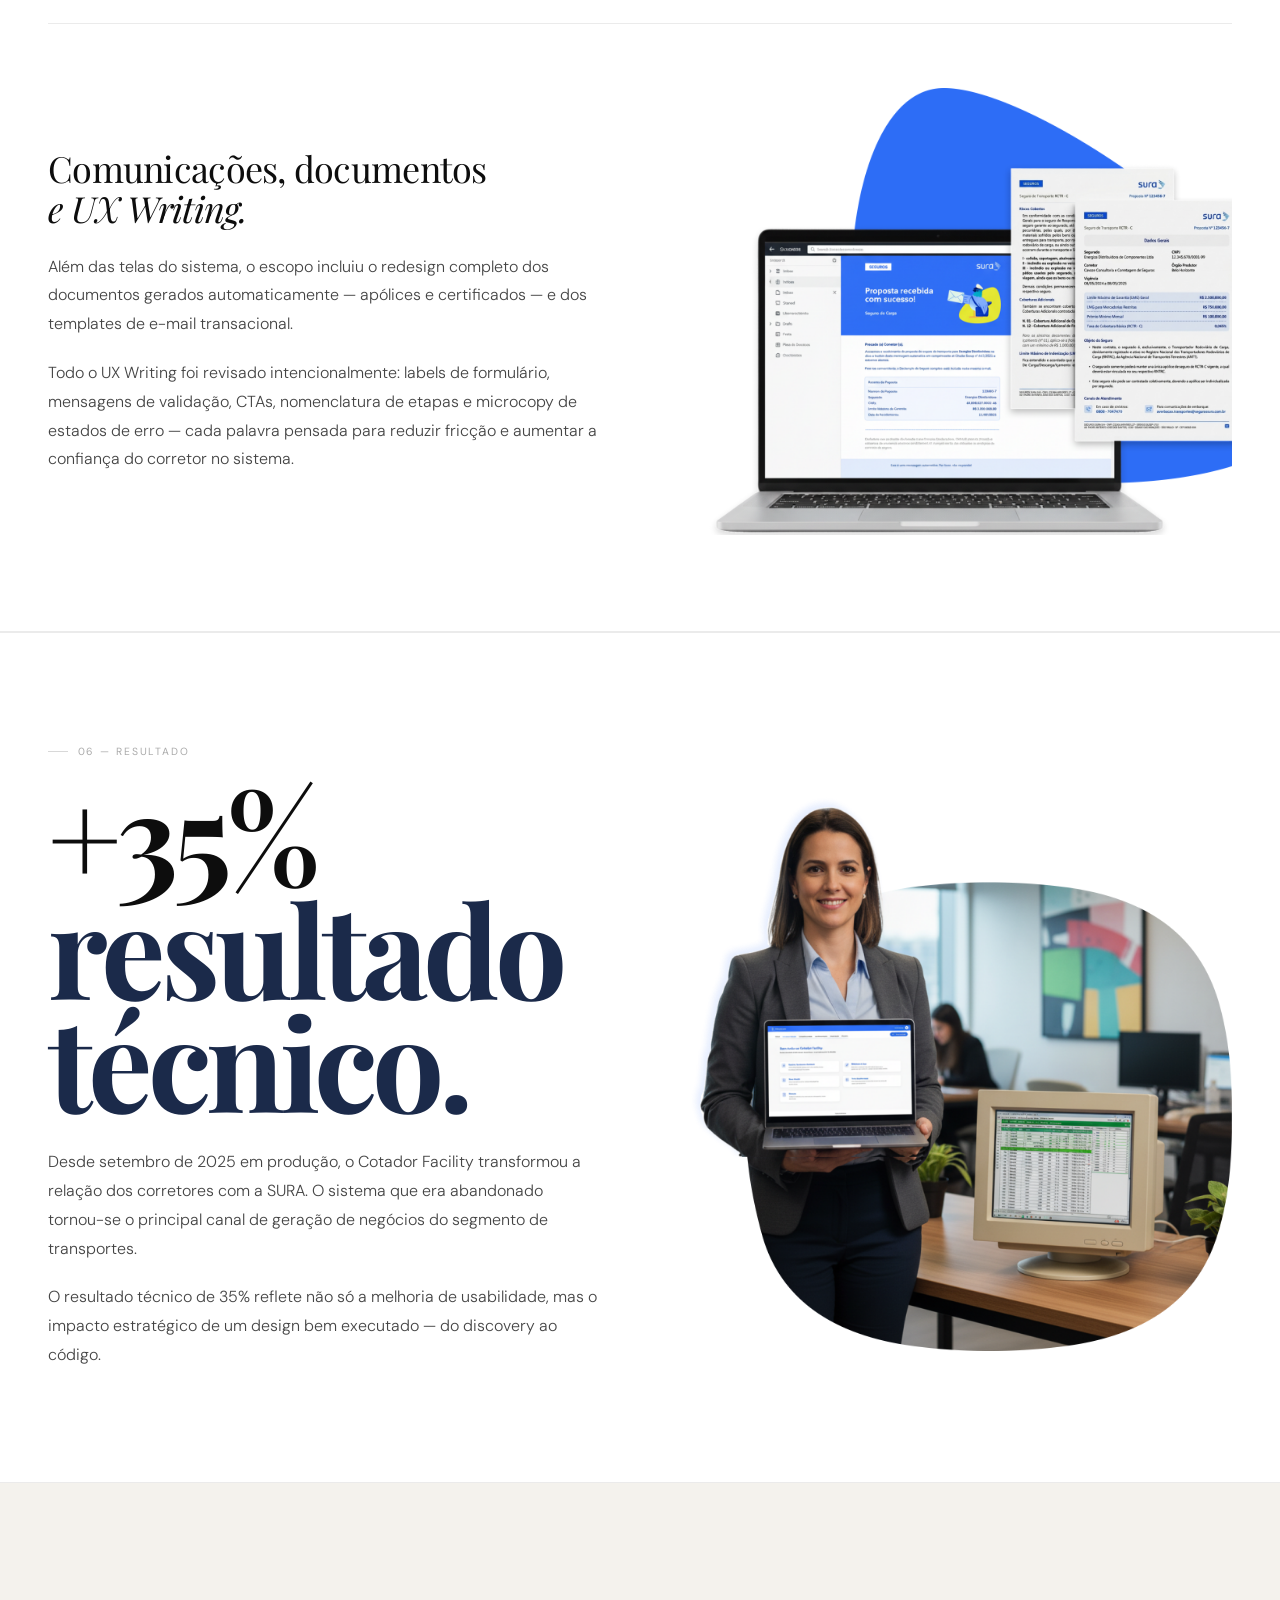
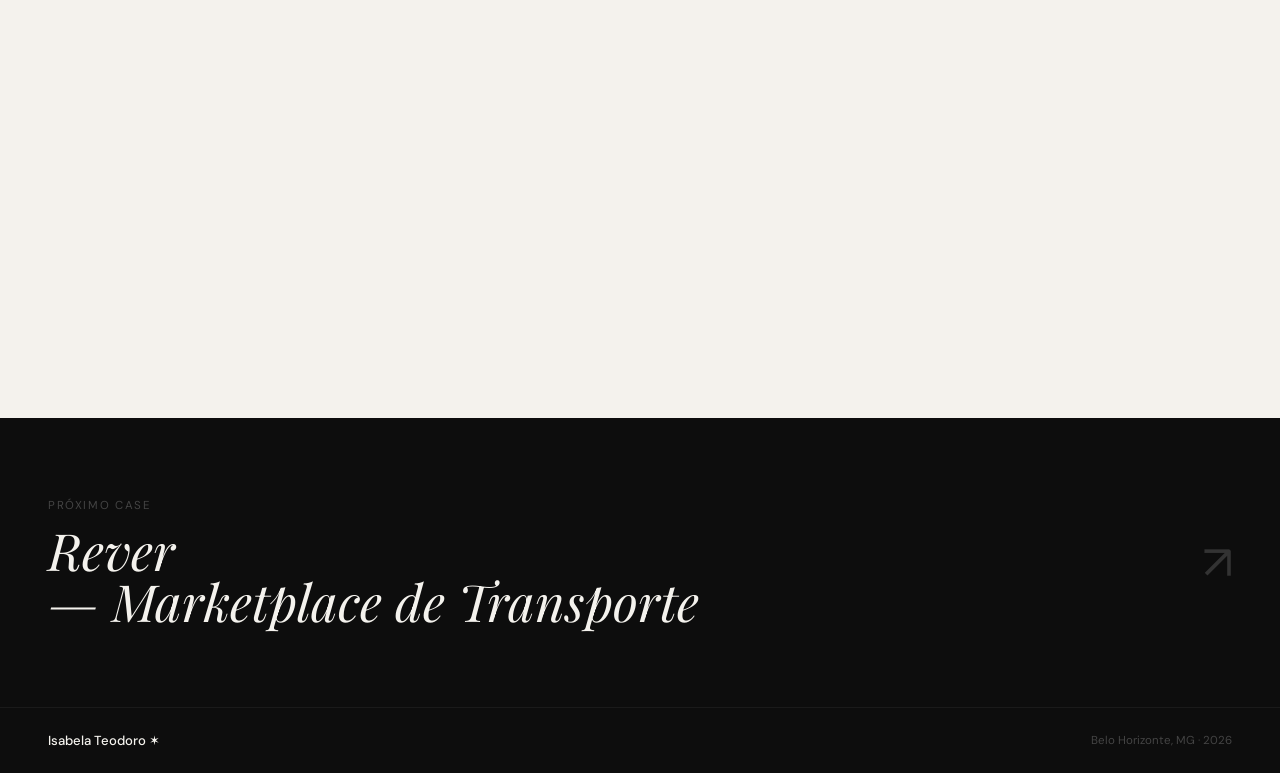
==== commit 80f16a70: "correção de textos" ====
--- a/cases/cotador-facility.html
+++ b/cases/cotador-facility.html
@@ -257,7 +257,7 @@
         <div class="body-text">
           <p>O Excel mantinha o raciocínio e as regras de negócio atualizadas — era um fluxo intuitivo e ágil para os corretores, mesmo sendo uma solução paliativa. O desafio era substituí-lo e revitalizar o Facility: trazer essa dinamicidade à cotação, sem prejudicar a experiência.</p>
           <p>Dois sistemas coexistindo, regras de negócio densas e distribuídas, e nenhum stakeholder capaz de articular o todo. O desafio de design era também um desafio de extração e síntese de conhecimento.</p>
-          <p><strong>Com escopo fechado e 5 sprints para entrega</strong>, o prazo era um dos maiores destaques do projeto — e determinou cada decisão de processo.</p>
+          <p><strong>Com escopo fechado e 5 sprints para entrega</strong>, o prazo era um dos maiores destaques do projeto e determinou cada decisão de processo.</p>
         </div>
       </div>
       <div>
@@ -272,8 +272,8 @@
       <div>
         <h2 class="subsection-title">Múltiplos perfis,<br><em>uma única interface.</em></h2>
         <div class="body-text">
-          <p>O sistema precisava atender perfis completamente distintos — corretores parceiros externos, gestores internos da SURA e administradores do sistema — cada um com permissões, fluxos e necessidades diferentes.</p>
-          <p><strong>Como redesenhar um sistema B2B com regras densas e múltiplos perfis de acesso</strong> de forma que os corretores voltassem a utilizá-lo — e que fosse escalável para o negócio?</p>
+          <p>O sistema precisava atender perfis completamente distintos — corretores parceiros externos, gestores internos da SURA e administradores do sistema, cada um com permissões, fluxos e necessidades diferentes.</p>
+          <p><strong>Como redesenhar um sistema B2B com regras densas e múltiplos perfis de acesso</strong> de forma que os corretores voltassem a utilizá-lo e que fosse escalável para o negócio?</p>
         </div>
       </div>
       <div>
@@ -295,7 +295,7 @@
     </div>
     <div class="body-text">
       <p>Conduzi todo o processo de design — do entendimento do sistema atual à entrega das interfaces de alta fidelidade. Atuei de forma autônoma, com validações contínuas com produto, engenharia e stakeholders da SURA. Estratégia, arquitetura, fluxos e telas: tudo sob minha responsabilidade.</p>
-      <p>Sem espaço para discovery formal em escopo fechado, adaptei o processo. Mapeei as duas soluções existentes em paralelo — o sistema legado e o Excel — para entender o que funcionava, o que quebrava e o que os corretores realmente precisavam.</p>
+      <p>Sem espaço para discovery formal em escopo fechado, adaptei o processo. Mapeei as duas soluções existentes em paralelo, o sistema legado e o Excel, para entender o que funcionava, o que quebrava e o que os corretores realmente precisavam.</p>
       <p>Além dos fluxos de cotação, redesenhei os documentos gerados automaticamente (apólices, certificados) e os templates de comunicação, com <strong>UX Writing completo</strong>: labels, validações, CTAs e nomenclatura de cada etapa do sistema.</p>
     </div>
   </div>
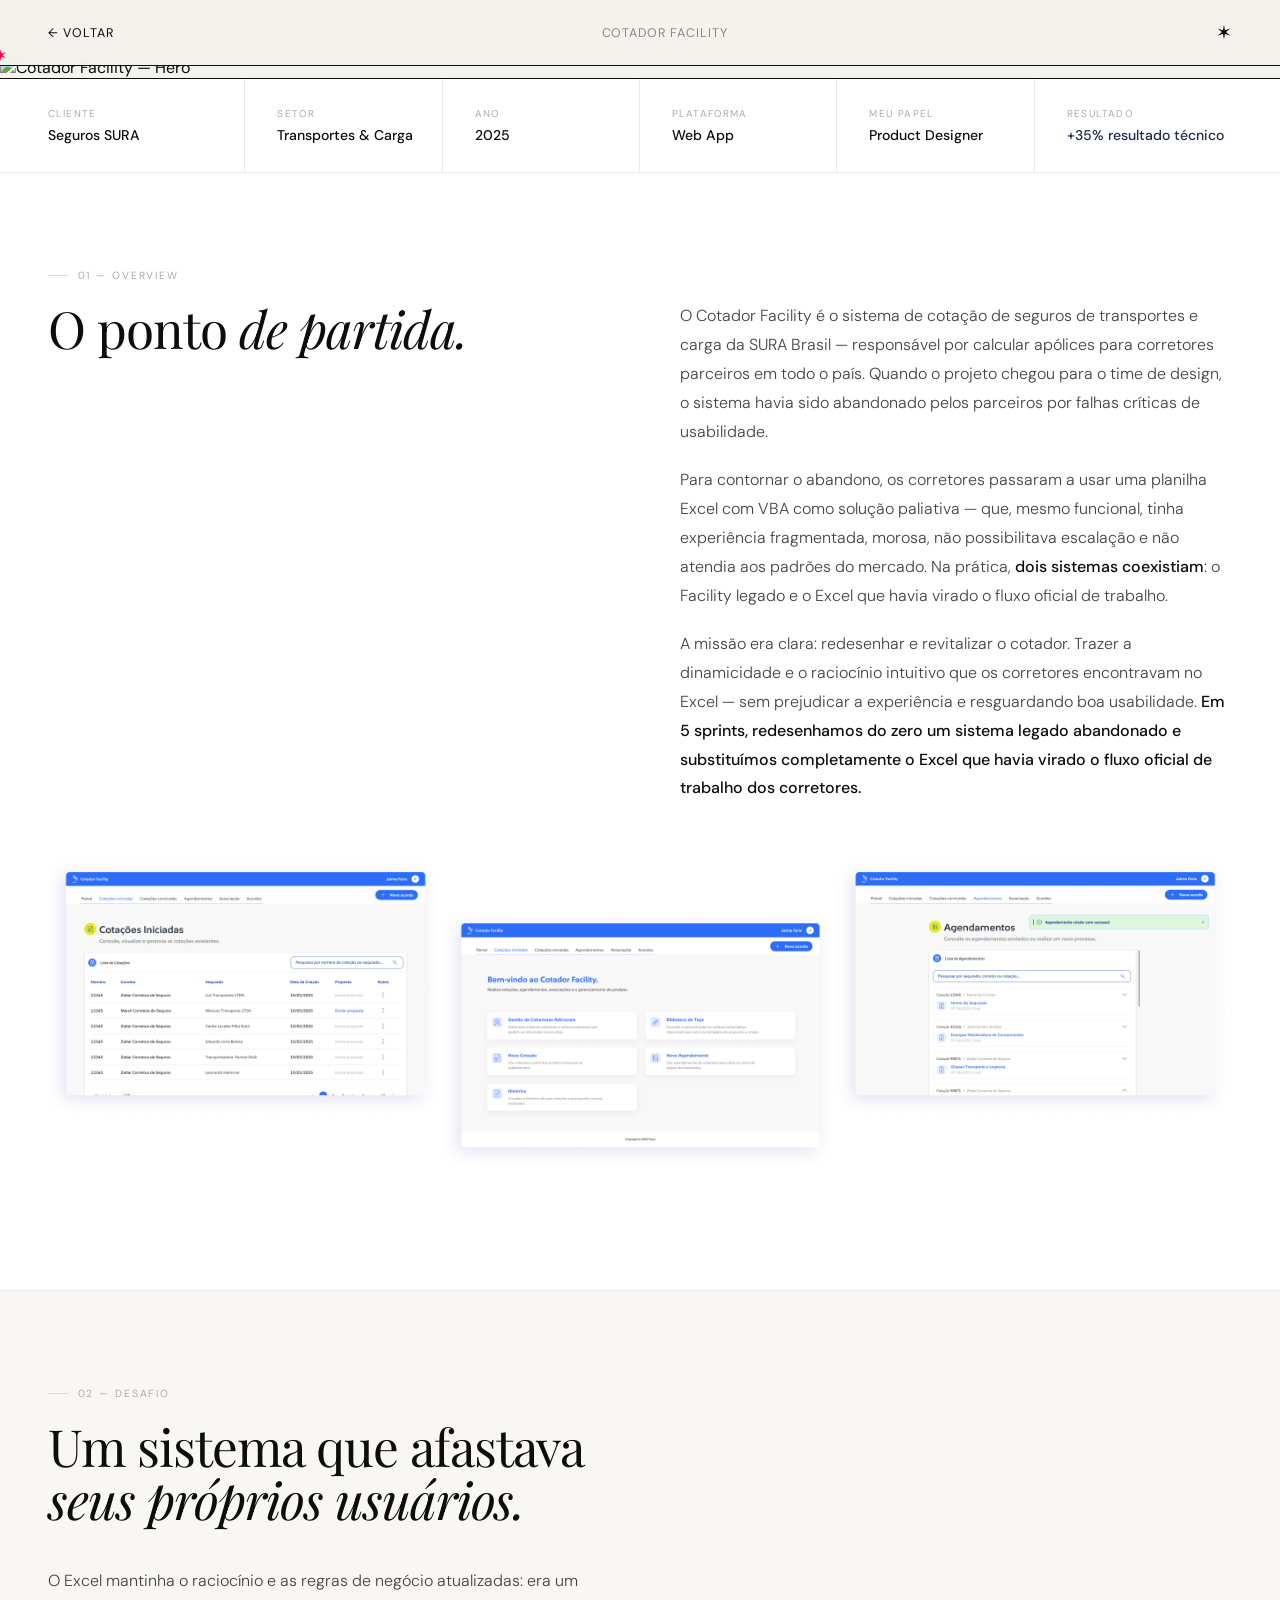
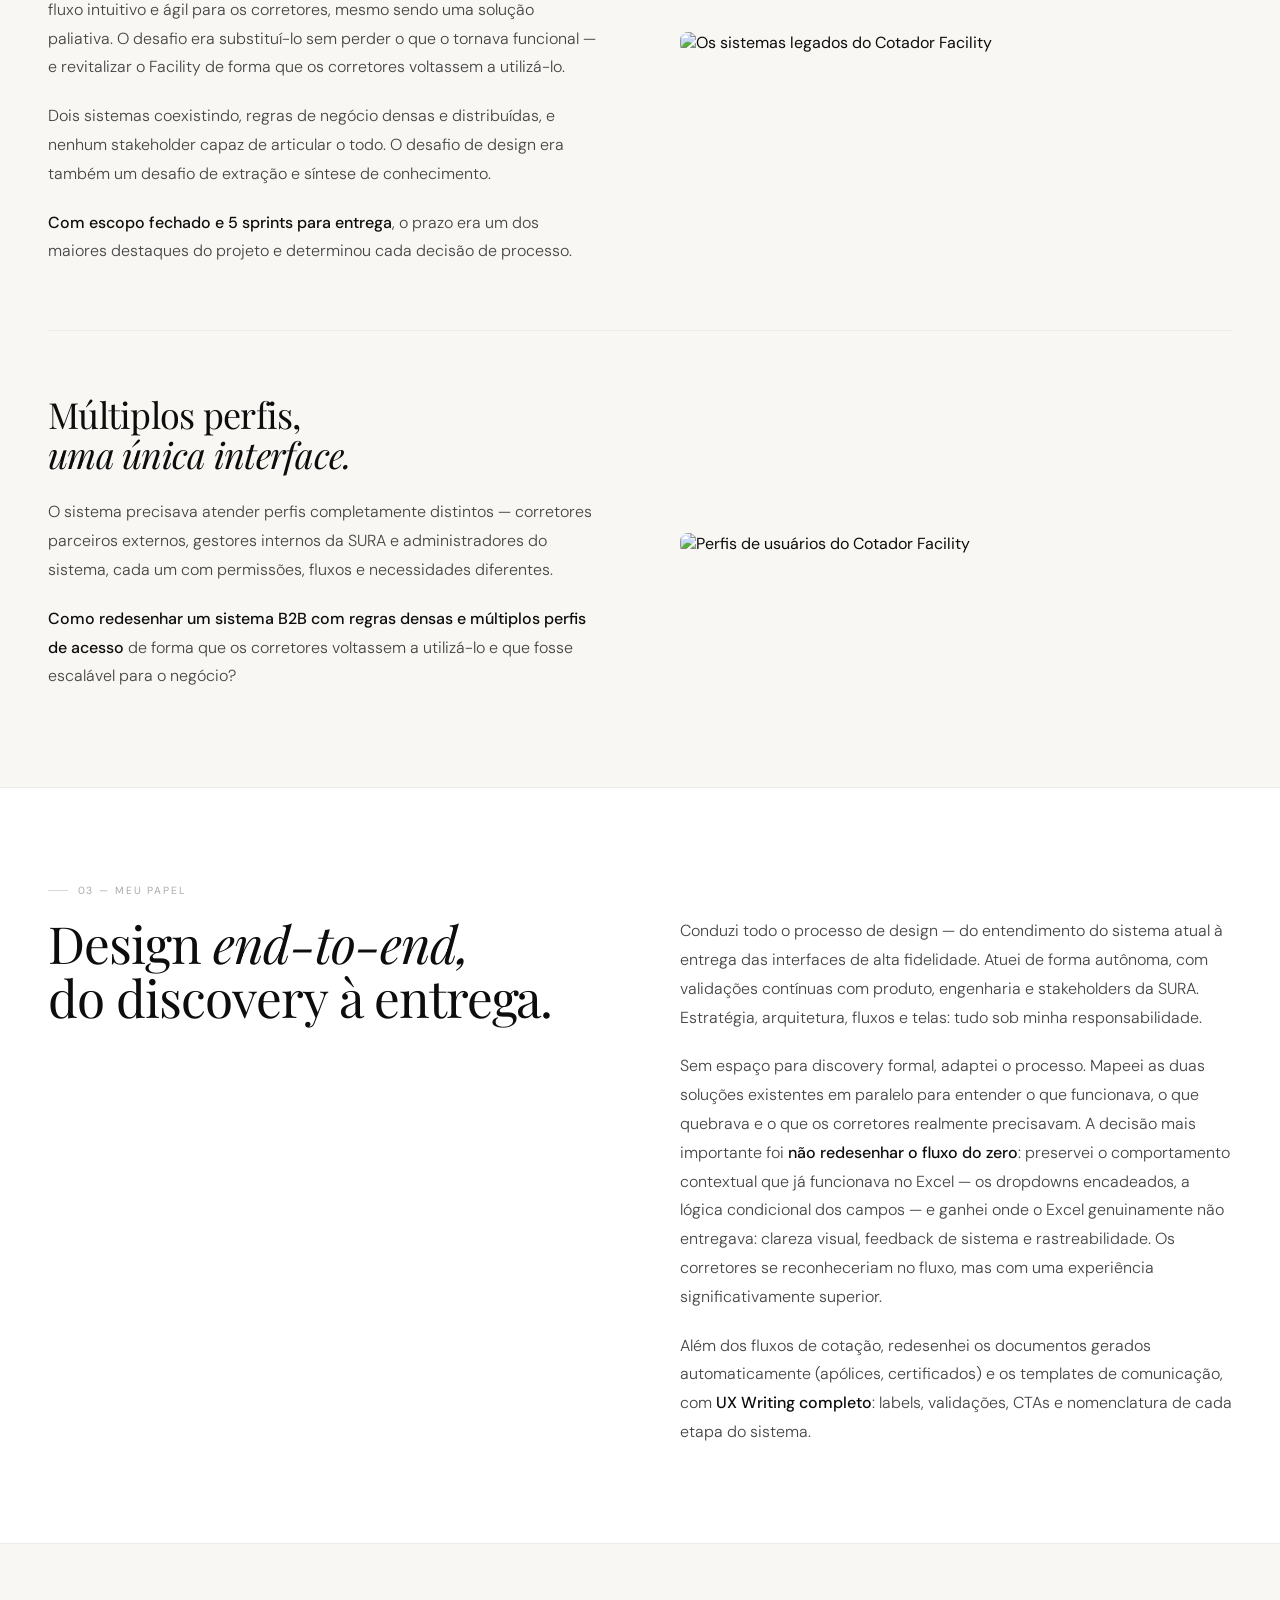
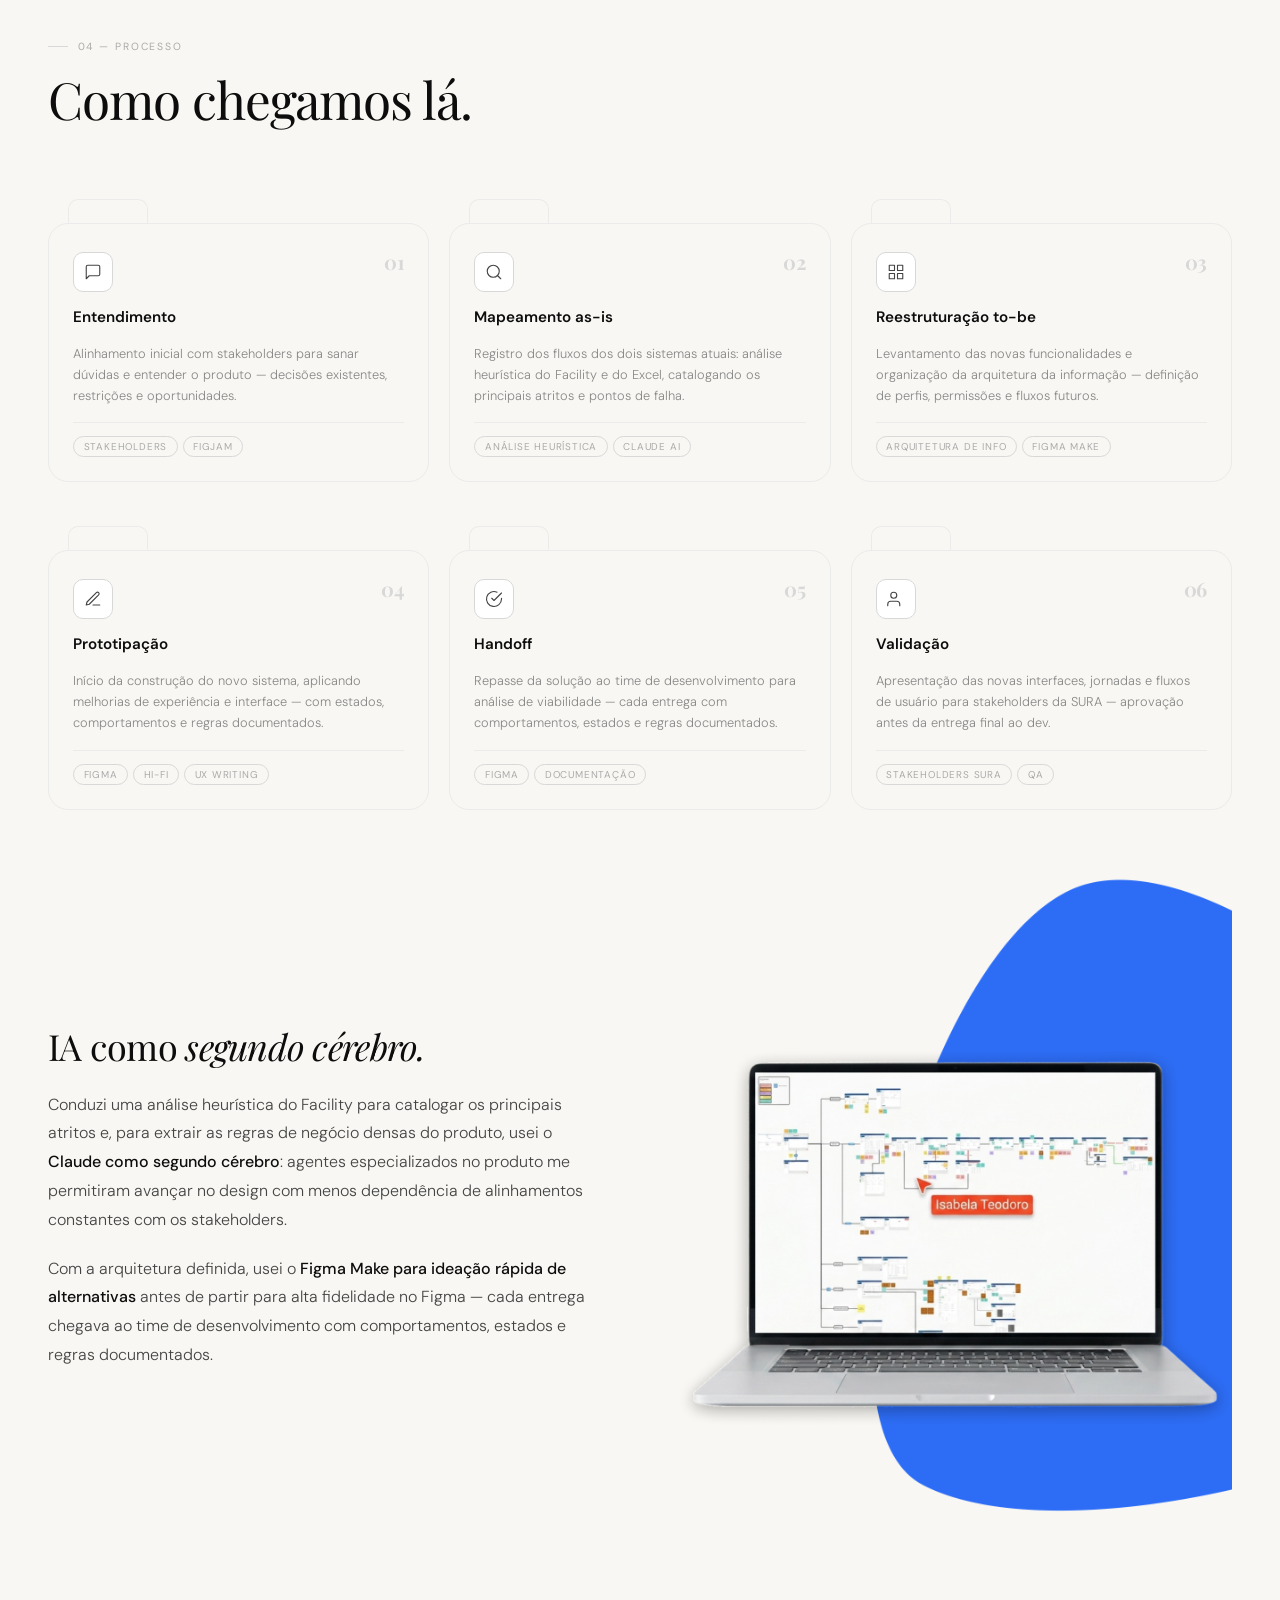
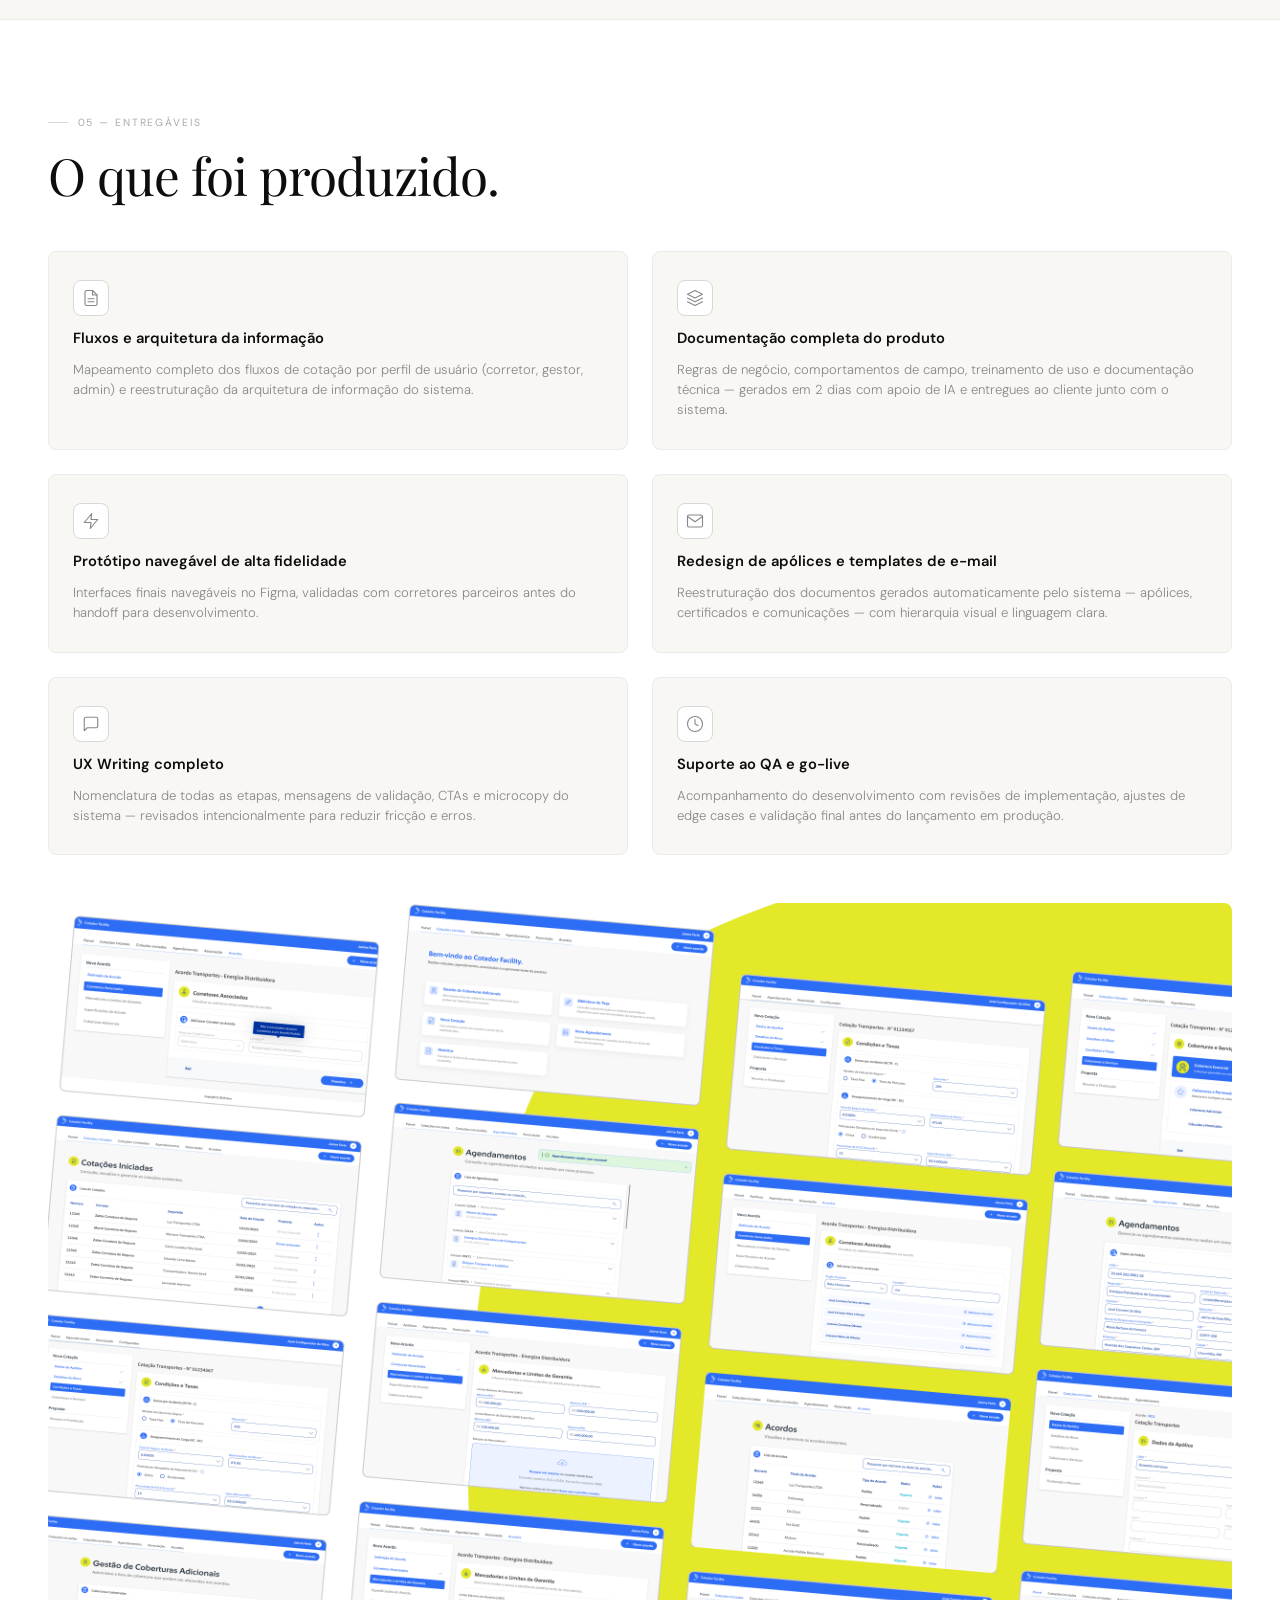
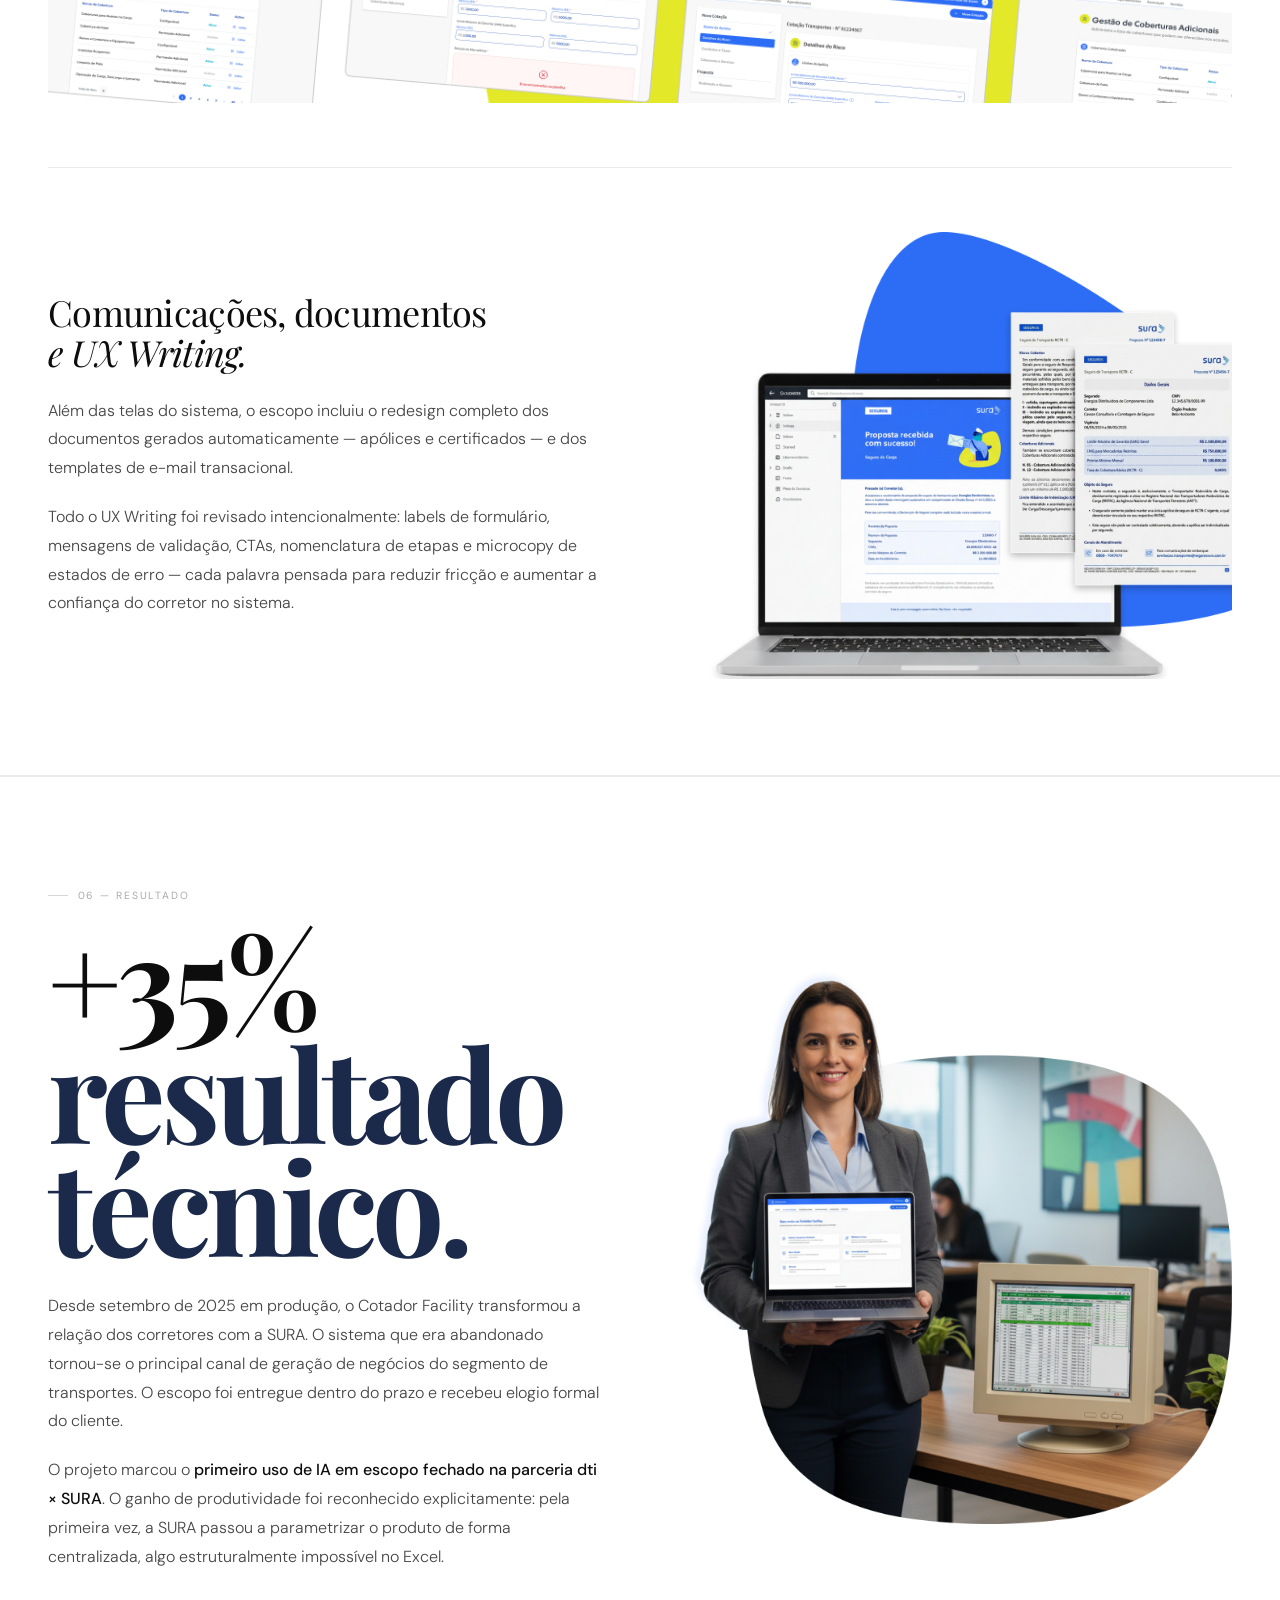
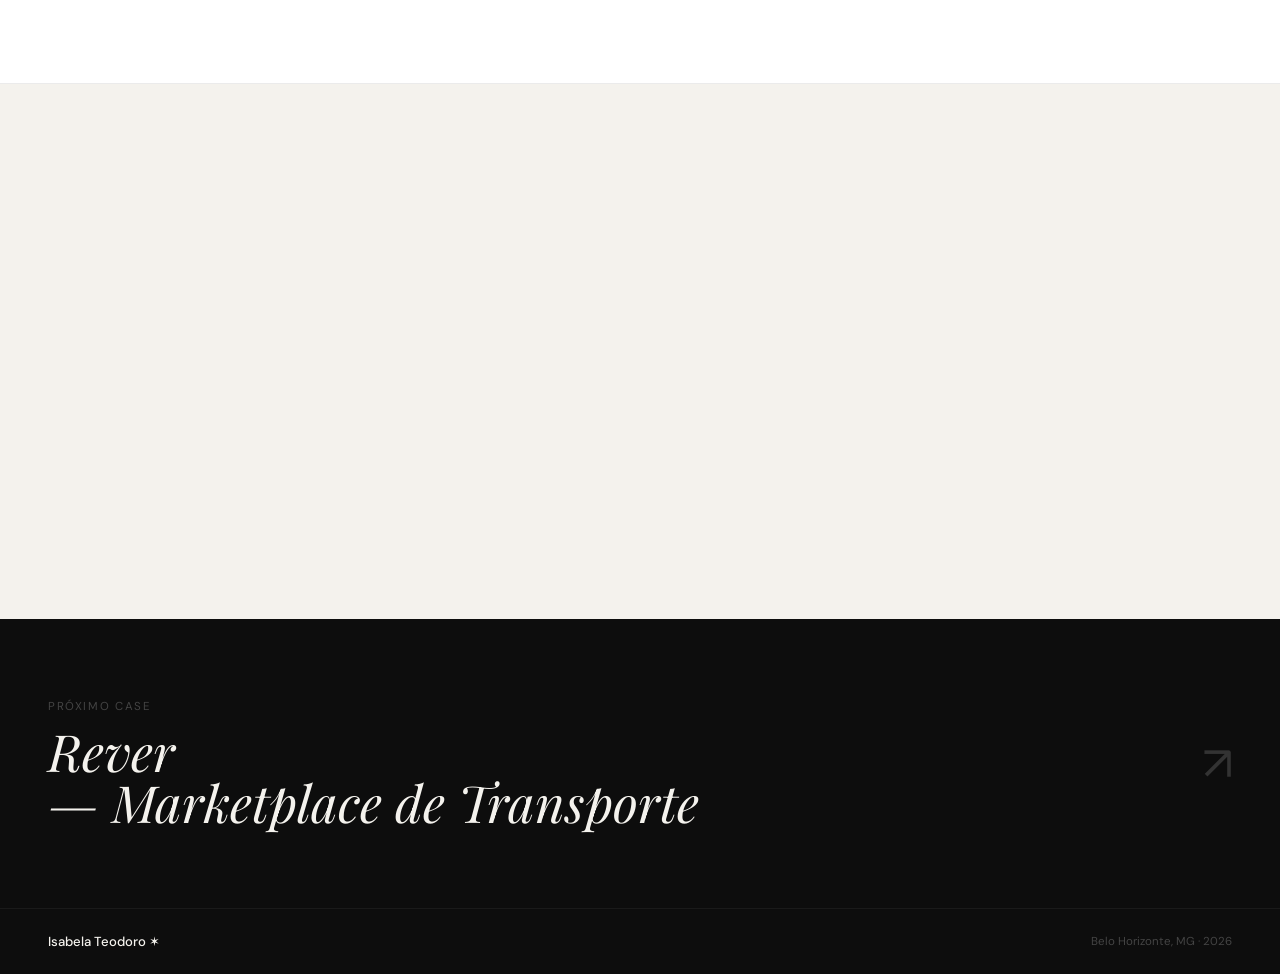
==== commit 97609e7f: "texto e imagens rever" ====
--- a/cases/cotador-facility.html
+++ b/cases/cotador-facility.html
@@ -255,7 +255,7 @@
       <div>
         <h2 class="section-title">Um sistema que afastava<br><em>seus próprios usuários.</em></h2>
         <div class="body-text">
-          <p>O Excel mantinha o raciocínio e as regras de negócio atualizadas — era um fluxo intuitivo e ágil para os corretores, mesmo sendo uma solução paliativa. O desafio era substituí-lo e revitalizar o Facility: trazer essa dinamicidade à cotação, sem prejudicar a experiência.</p>
+          <p>O Excel mantinha o raciocínio e as regras de negócio atualizadas: era um fluxo intuitivo e ágil para os corretores, mesmo sendo uma solução paliativa. O desafio era substituí-lo sem perder o que o tornava funcional — e revitalizar o Facility de forma que os corretores voltassem a utilizá-lo.</p>
           <p>Dois sistemas coexistindo, regras de negócio densas e distribuídas, e nenhum stakeholder capaz de articular o todo. O desafio de design era também um desafio de extração e síntese de conhecimento.</p>
           <p><strong>Com escopo fechado e 5 sprints para entrega</strong>, o prazo era um dos maiores destaques do projeto e determinou cada decisão de processo.</p>
         </div>
@@ -295,7 +295,7 @@
     </div>
     <div class="body-text">
       <p>Conduzi todo o processo de design — do entendimento do sistema atual à entrega das interfaces de alta fidelidade. Atuei de forma autônoma, com validações contínuas com produto, engenharia e stakeholders da SURA. Estratégia, arquitetura, fluxos e telas: tudo sob minha responsabilidade.</p>
-      <p>Sem espaço para discovery formal em escopo fechado, adaptei o processo. Mapeei as duas soluções existentes em paralelo, o sistema legado e o Excel, para entender o que funcionava, o que quebrava e o que os corretores realmente precisavam.</p>
+      <p>Sem espaço para discovery formal, adaptei o processo. Mapeei as duas soluções existentes em paralelo para entender o que funcionava, o que quebrava e o que os corretores realmente precisavam. A decisão mais importante foi <strong>não redesenhar o fluxo do zero</strong>: preservei o comportamento contextual que já funcionava no Excel — os dropdowns encadeados, a lógica condicional dos campos — e ganhei onde o Excel genuinamente não entregava: clareza visual, feedback de sistema e rastreabilidade. Os corretores se reconheceriam no fluxo, mas com uma experiência significativamente superior.</p>
       <p>Além dos fluxos de cotação, redesenhei os documentos gerados automaticamente (apólices, certificados) e os templates de comunicação, com <strong>UX Writing completo</strong>: labels, validações, CTAs e nomenclatura de cada etapa do sistema.</p>
     </div>
   </div>
@@ -514,8 +514,8 @@
     <div>
       <div class="result-big">+35%<br><span class="result-accent">resultado técnico.</span></div>
       <div class="body-text" style="margin-top:2rem">
-        <p>Desde setembro de 2025 em produção, o Cotador Facility transformou a relação dos corretores com a SURA. O sistema que era abandonado tornou-se o principal canal de geração de negócios do segmento de transportes.</p>
-        <p>O resultado técnico de 35% reflete não só a melhoria de usabilidade, mas o impacto estratégico de um design bem executado — do discovery ao código.</p>
+        <p>Desde setembro de 2025 em produção, o Cotador Facility transformou a relação dos corretores com a SURA. O sistema que era abandonado tornou-se o principal canal de geração de negócios do segmento de transportes. O escopo foi entregue dentro do prazo e recebeu elogio formal do cliente.</p>
+        <p>O projeto marcou o <strong>primeiro uso de IA em escopo fechado na parceria dti × SURA</strong>. O ganho de produtividade foi reconhecido explicitamente: pela primeira vez, a SURA passou a parametrizar o produto de forma centralizada, algo estruturalmente impossível no Excel.</p>
       </div>
     </div>
     <div>
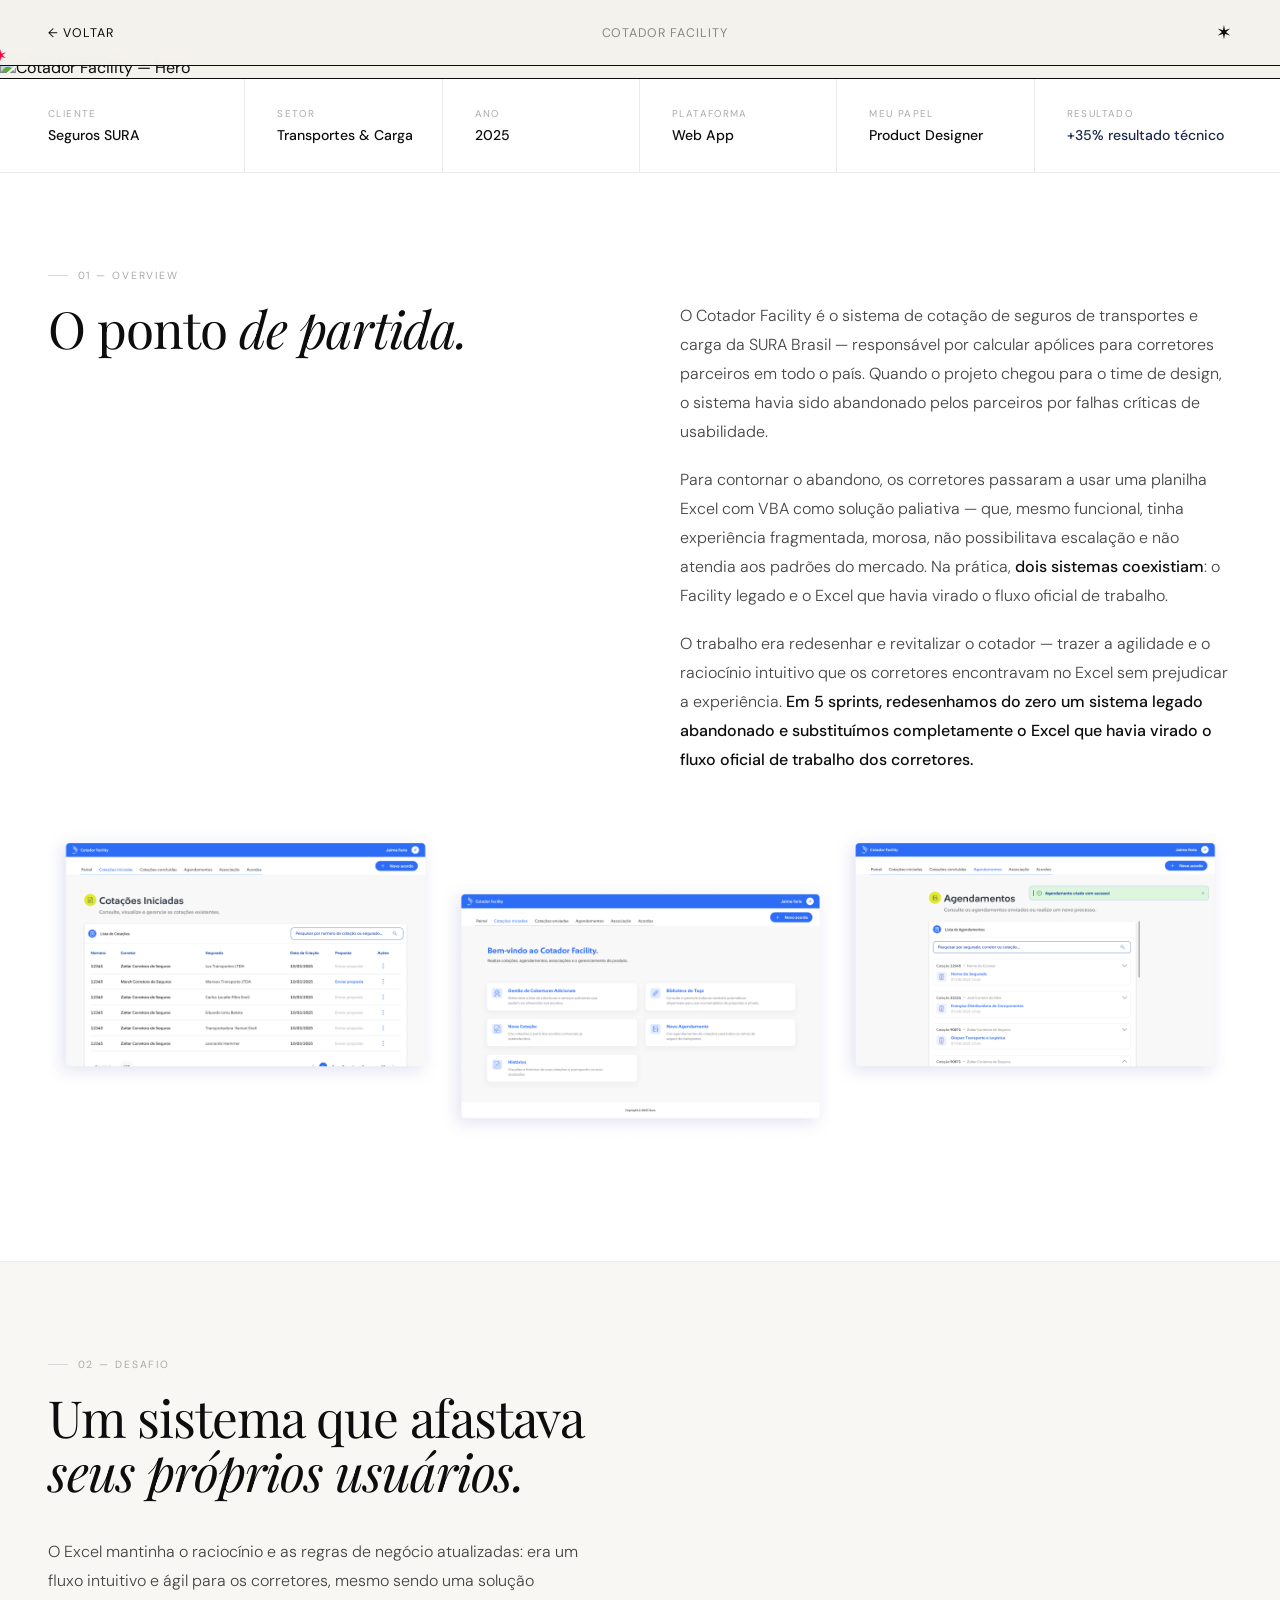
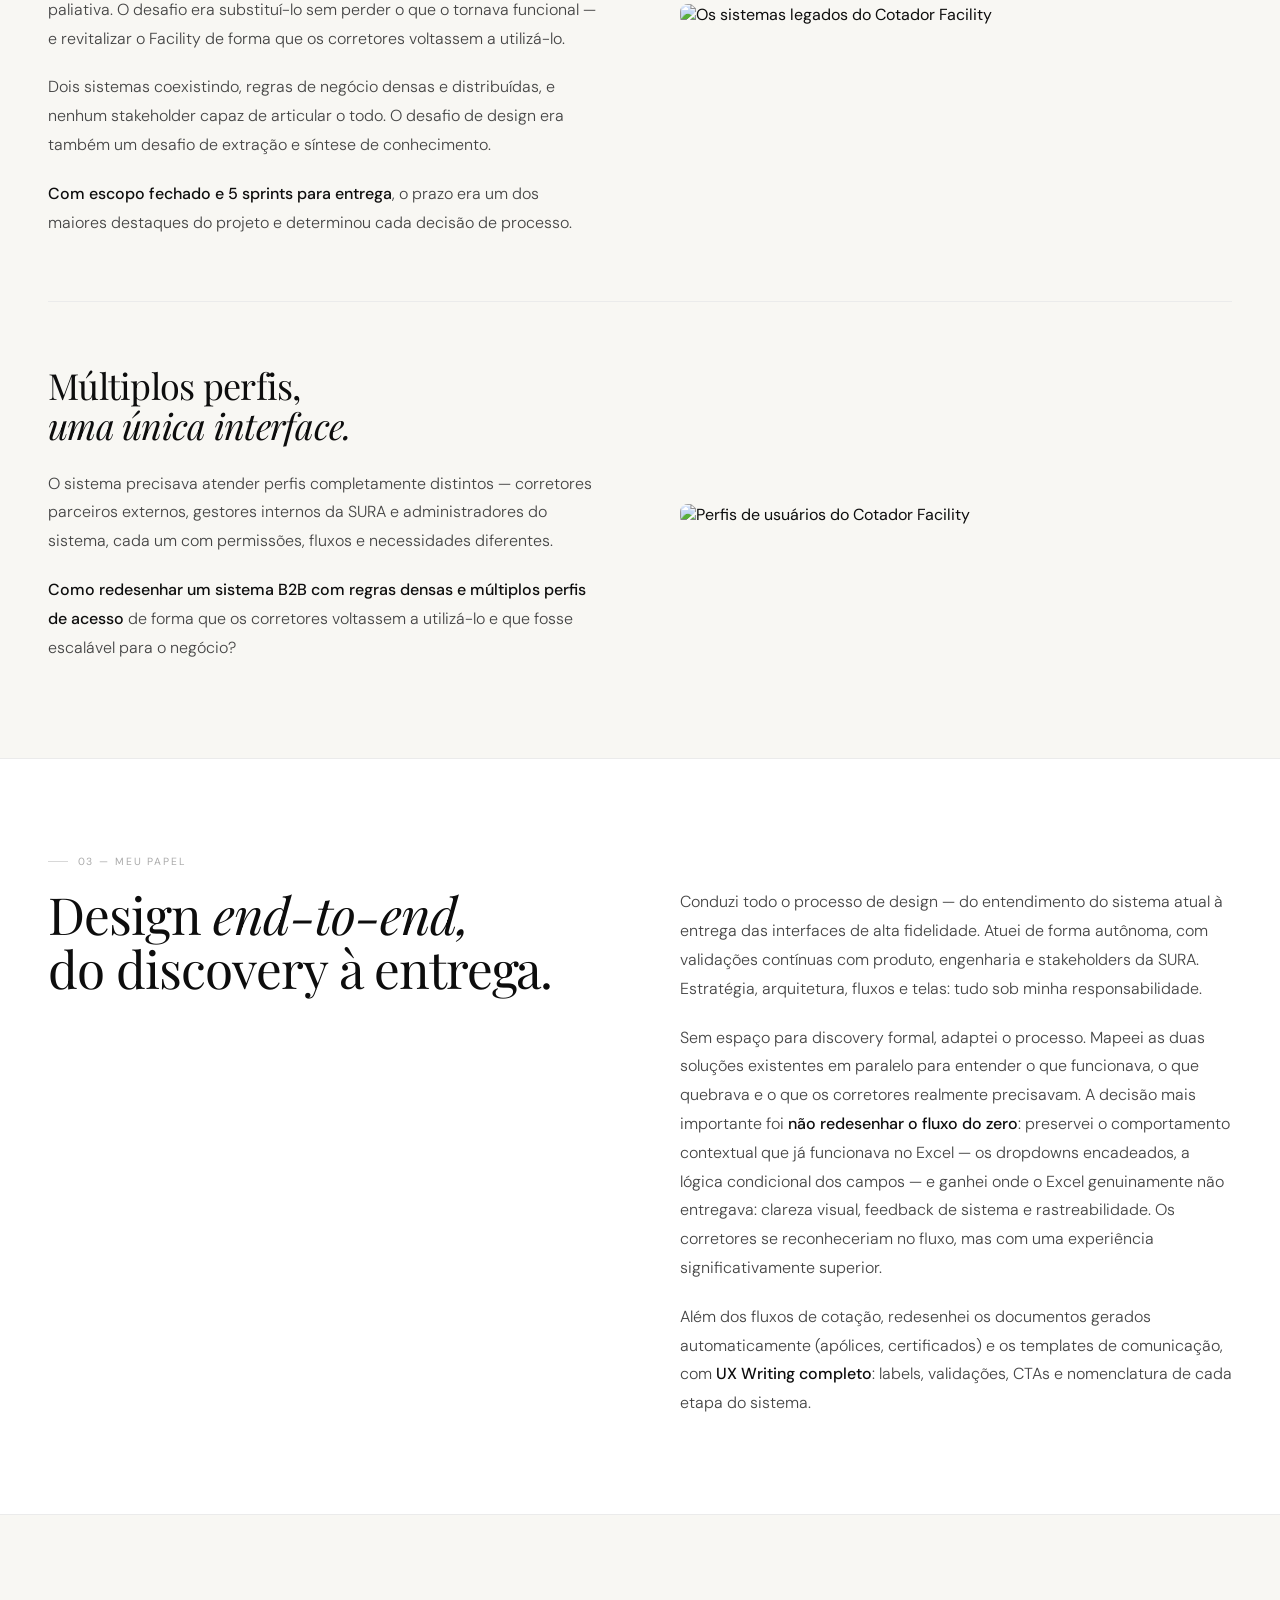
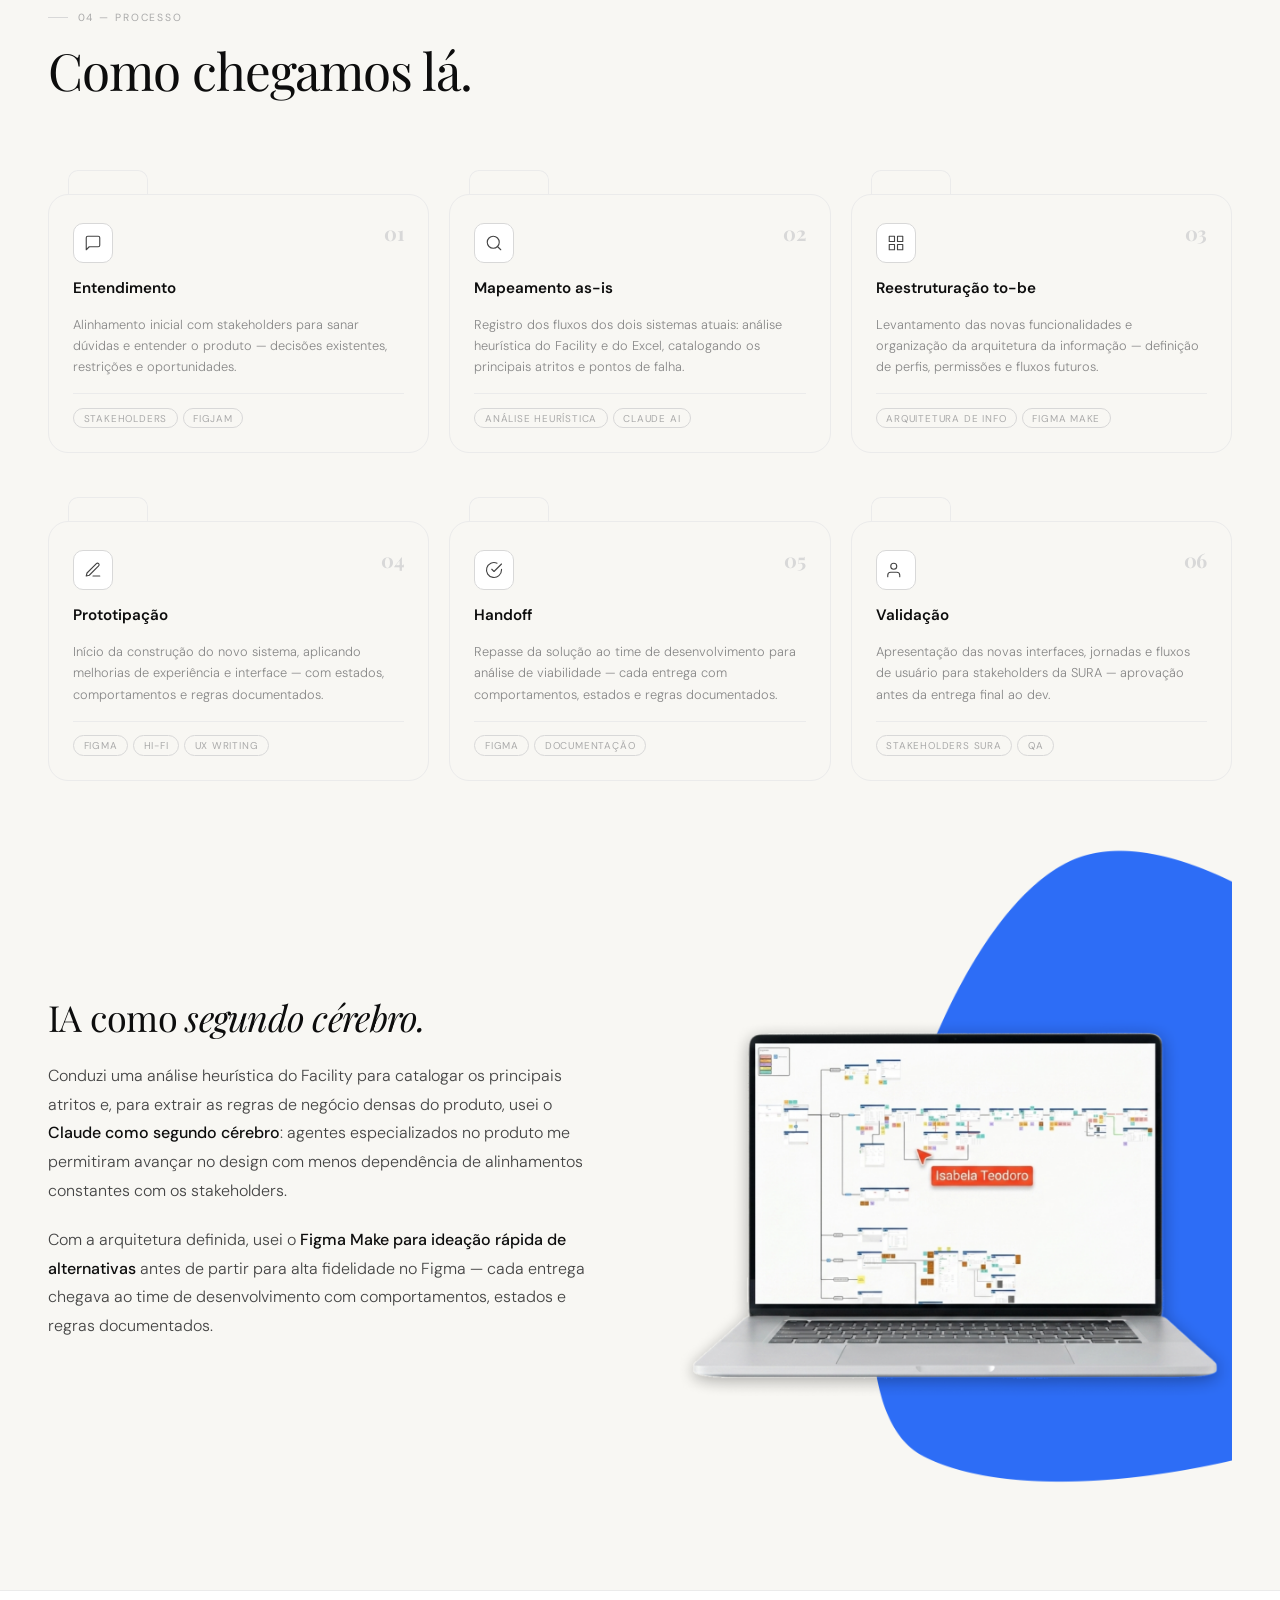
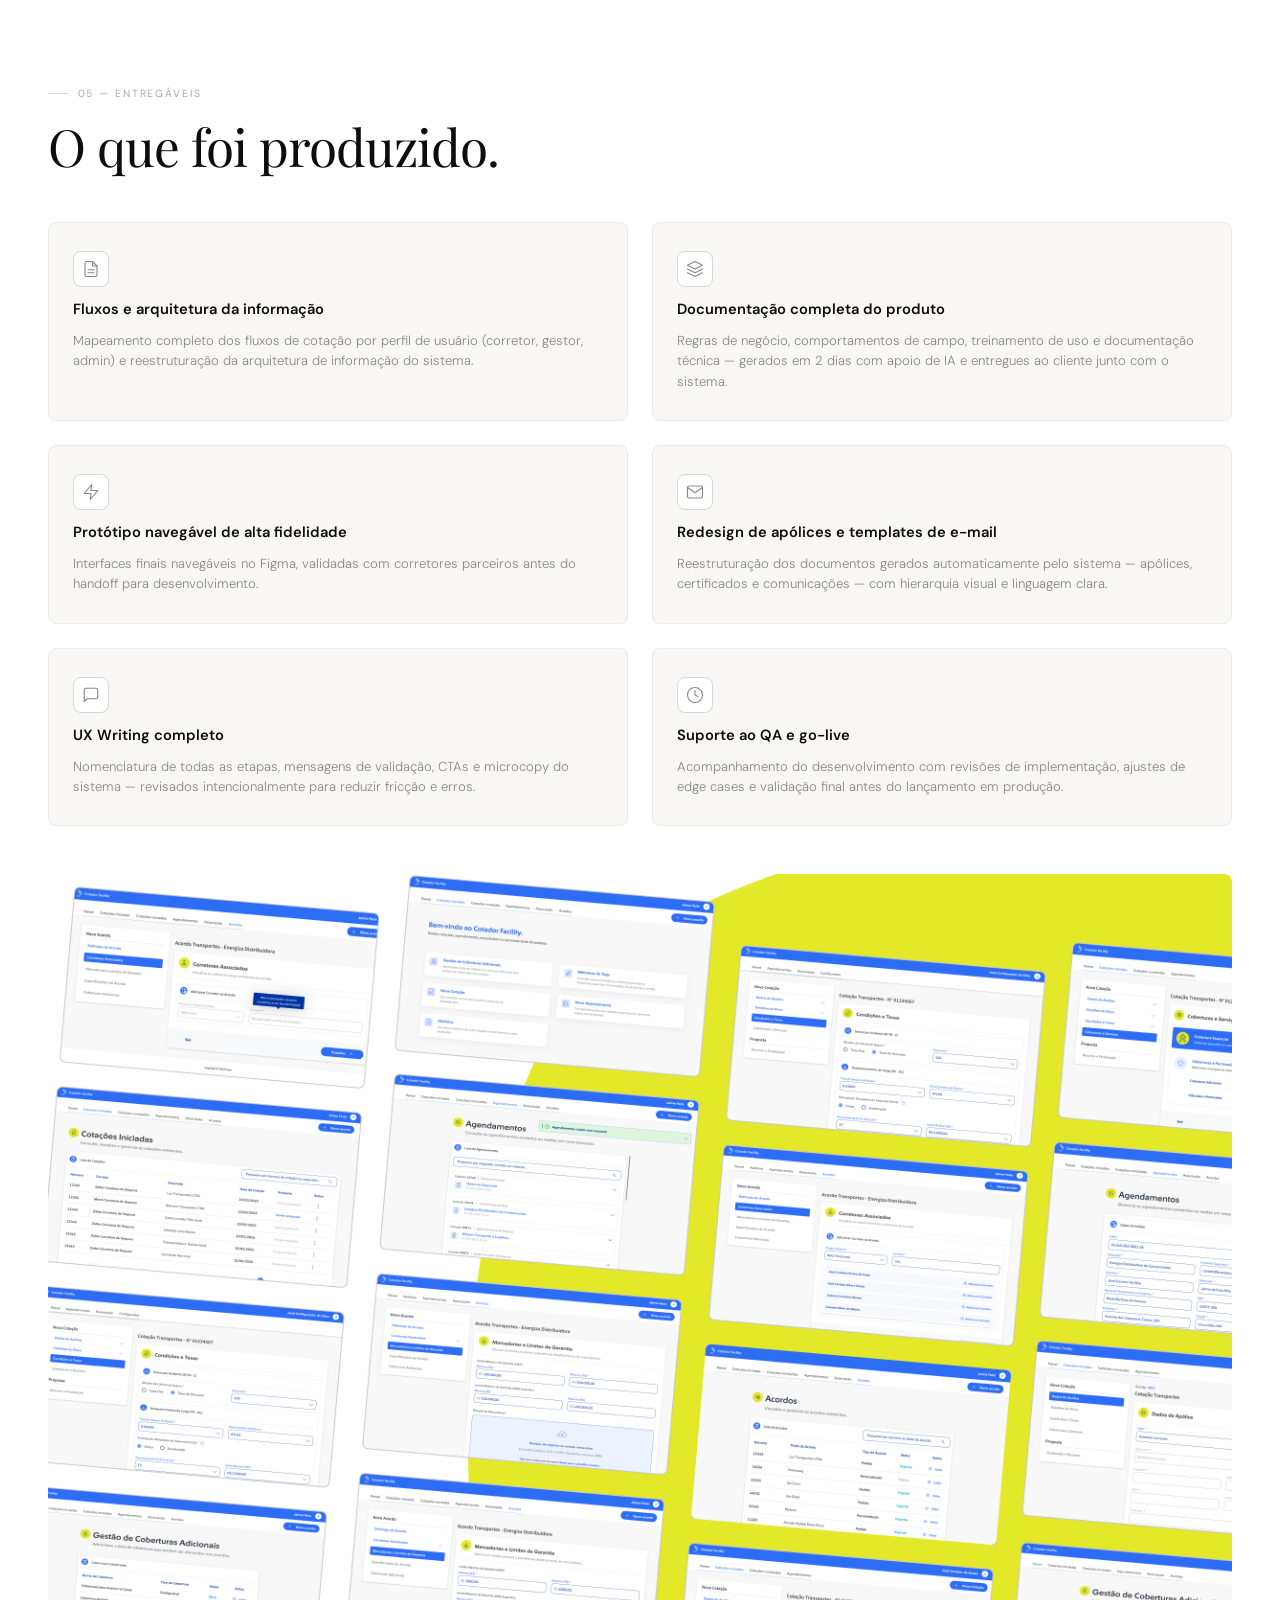
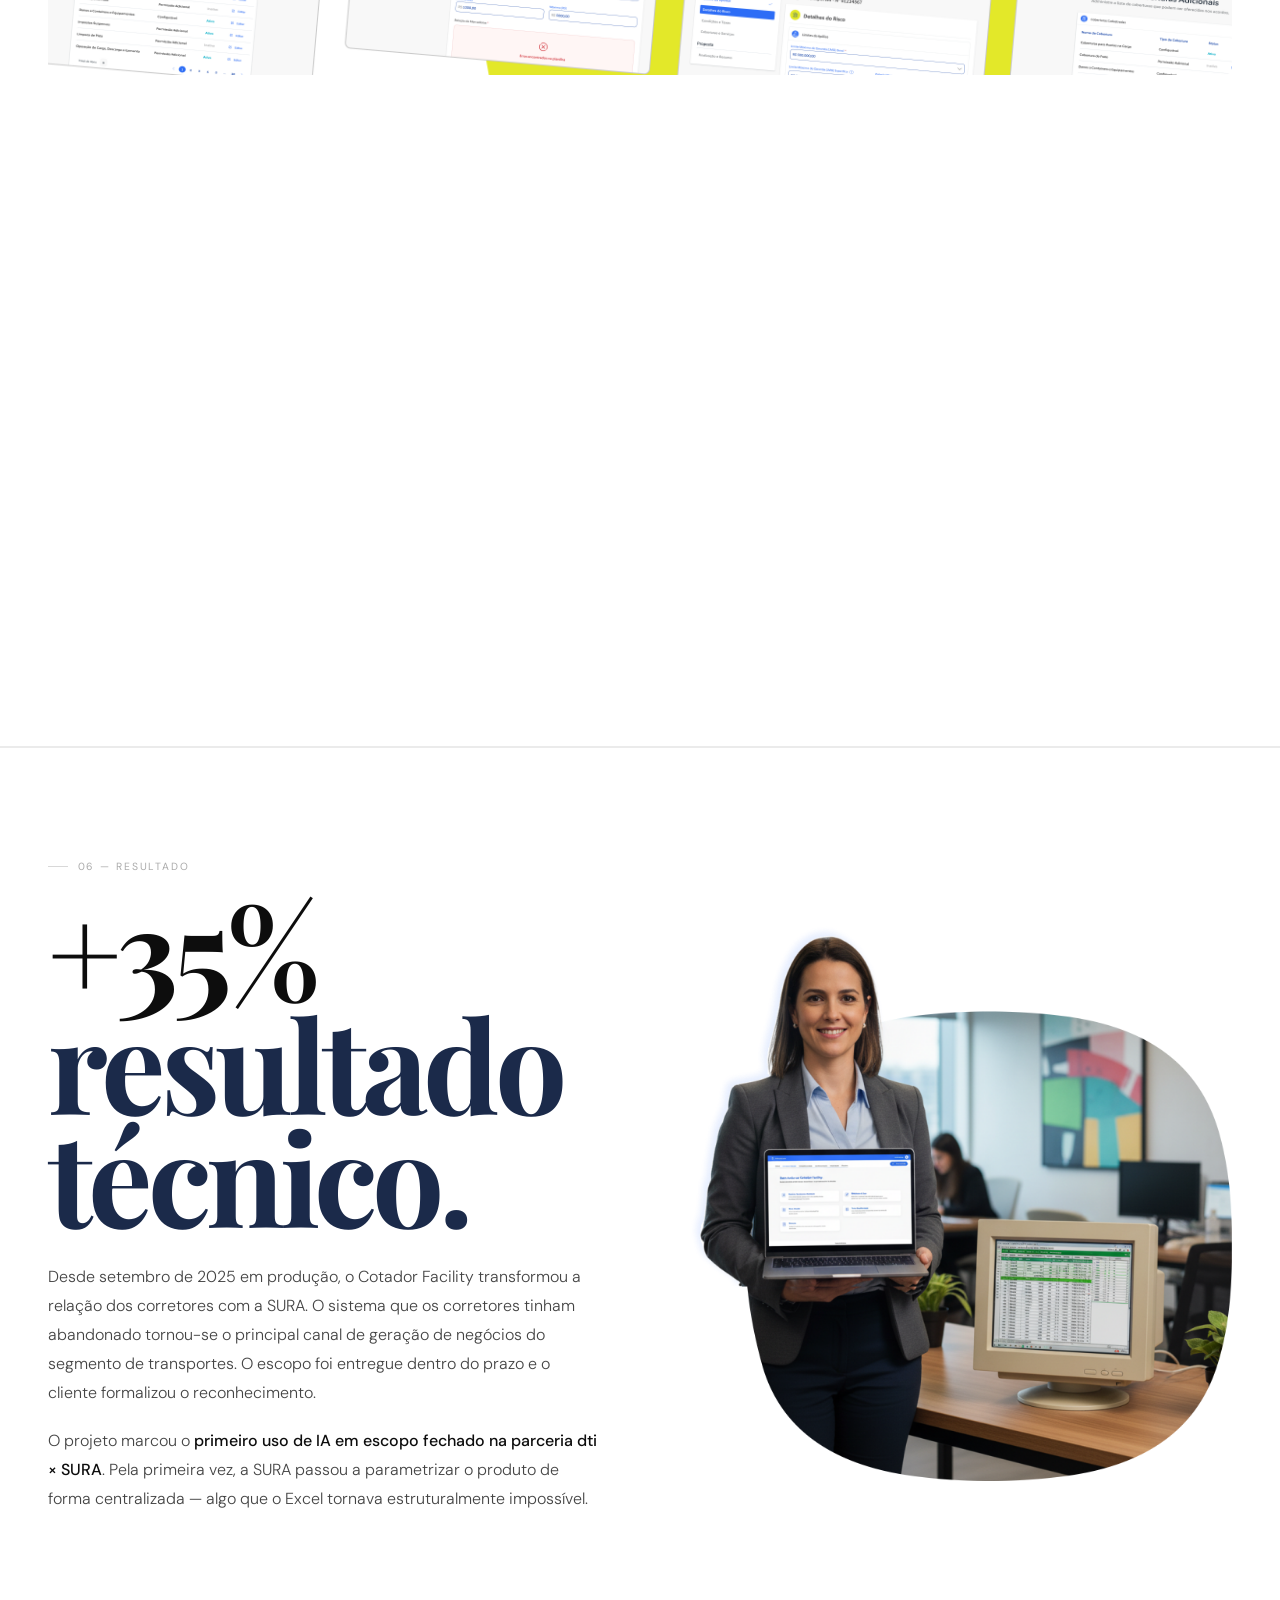
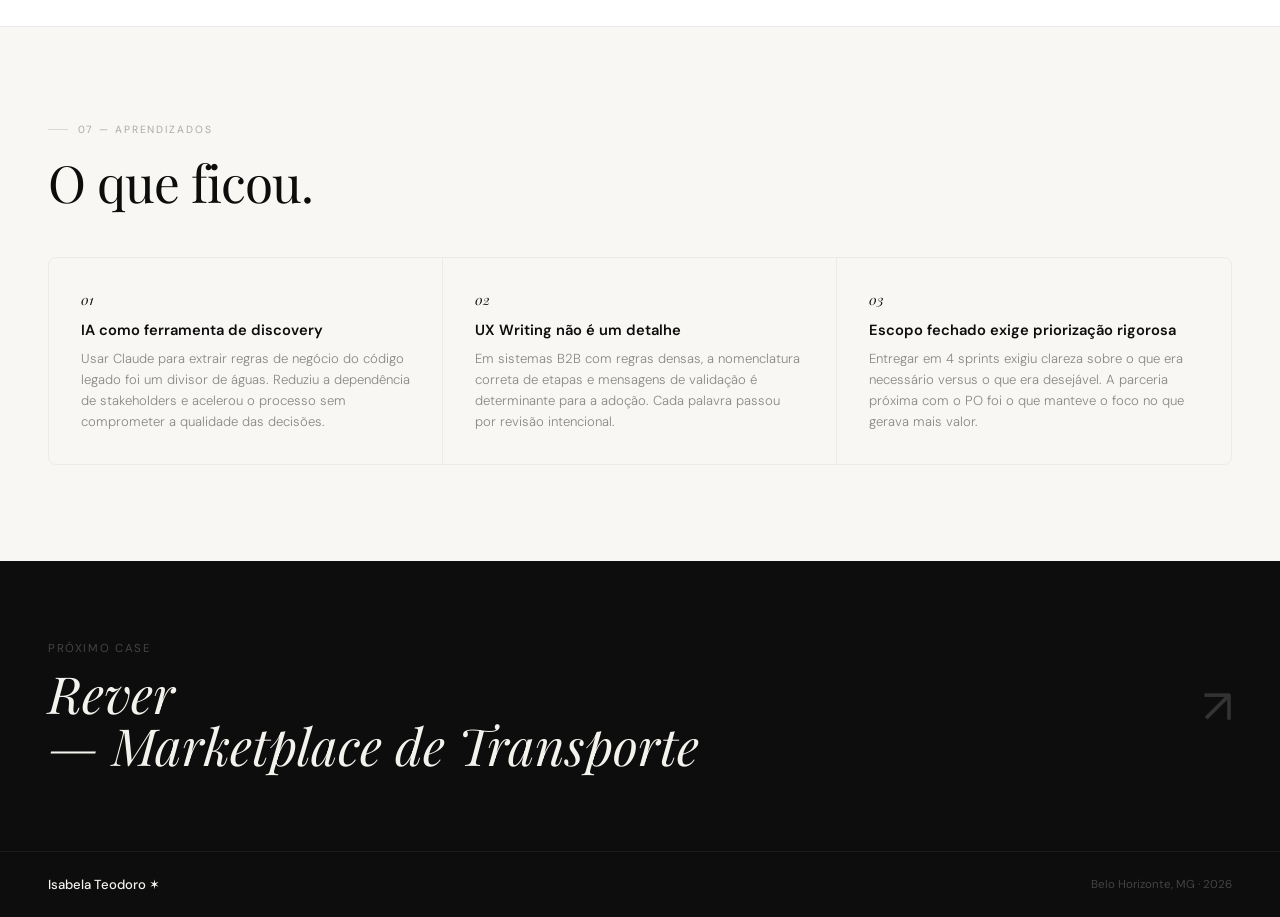
==== commit c8fd94af: "rever assets" ====
--- a/cases/cotador-facility.html
+++ b/cases/cotador-facility.html
@@ -235,7 +235,7 @@
     <div class="body-text">
       <p>O Cotador Facility é o sistema de cotação de seguros de transportes e carga da SURA Brasil — responsável por calcular apólices para corretores parceiros em todo o país. Quando o projeto chegou para o time de design, o sistema havia sido abandonado pelos parceiros por falhas críticas de usabilidade.</p>
       <p>Para contornar o abandono, os corretores passaram a usar uma planilha Excel com VBA como solução paliativa — que, mesmo funcional, tinha experiência fragmentada, morosa, não possibilitava escalação e não atendia aos padrões do mercado. Na prática, <strong>dois sistemas coexistiam</strong>: o Facility legado e o Excel que havia virado o fluxo oficial de trabalho.</p>
-      <p>A missão era clara: redesenhar e revitalizar o cotador. Trazer a dinamicidade e o raciocínio intuitivo que os corretores encontravam no Excel — sem prejudicar a experiência e resguardando boa usabilidade. <strong>Em 5 sprints, redesenhamos do zero um sistema legado abandonado e substituímos completamente o Excel que havia virado o fluxo oficial de trabalho dos corretores.</strong></p>
+      <p>O trabalho era redesenhar e revitalizar o cotador — trazer a agilidade e o raciocínio intuitivo que os corretores encontravam no Excel sem prejudicar a experiência. <strong>Em 5 sprints, redesenhamos do zero um sistema legado abandonado e substituímos completamente o Excel que havia virado o fluxo oficial de trabalho dos corretores.</strong></p>
     </div>
   </div>
   <div class="real-img-wrap reveal d1">
@@ -514,8 +514,8 @@
     <div>
       <div class="result-big">+35%<br><span class="result-accent">resultado técnico.</span></div>
       <div class="body-text" style="margin-top:2rem">
-        <p>Desde setembro de 2025 em produção, o Cotador Facility transformou a relação dos corretores com a SURA. O sistema que era abandonado tornou-se o principal canal de geração de negócios do segmento de transportes. O escopo foi entregue dentro do prazo e recebeu elogio formal do cliente.</p>
-        <p>O projeto marcou o <strong>primeiro uso de IA em escopo fechado na parceria dti × SURA</strong>. O ganho de produtividade foi reconhecido explicitamente: pela primeira vez, a SURA passou a parametrizar o produto de forma centralizada, algo estruturalmente impossível no Excel.</p>
+        <p>Desde setembro de 2025 em produção, o Cotador Facility transformou a relação dos corretores com a SURA. O sistema que os corretores tinham abandonado tornou-se o principal canal de geração de negócios do segmento de transportes. O escopo foi entregue dentro do prazo e o cliente formalizou o reconhecimento.</p>
+        <p>O projeto marcou o <strong>primeiro uso de IA em escopo fechado na parceria dti × SURA</strong>. Pela primeira vez, a SURA passou a parametrizar o produto de forma centralizada — algo que o Excel tornava estruturalmente impossível.</p>
       </div>
     </div>
     <div>
@@ -544,7 +544,7 @@
     <div class="learning-item">
       <div class="learning-num">03</div>
       <div class="learning-title">Escopo fechado exige priorização rigorosa</div>
-      <div class="learning-text">Entregar em 4 sprints exigiu clareza sobre o que era essencial versus desejável. A parceria próxima com o PO foi determinante para manter o foco no que gerava mais valor.</div>
+      <div class="learning-text">Entregar em 4 sprints exigiu clareza sobre o que era necessário versus o que era desejável. A parceria próxima com o PO foi o que manteve o foco no que gerava mais valor.</div>
     </div>
   </div>
 </section>
